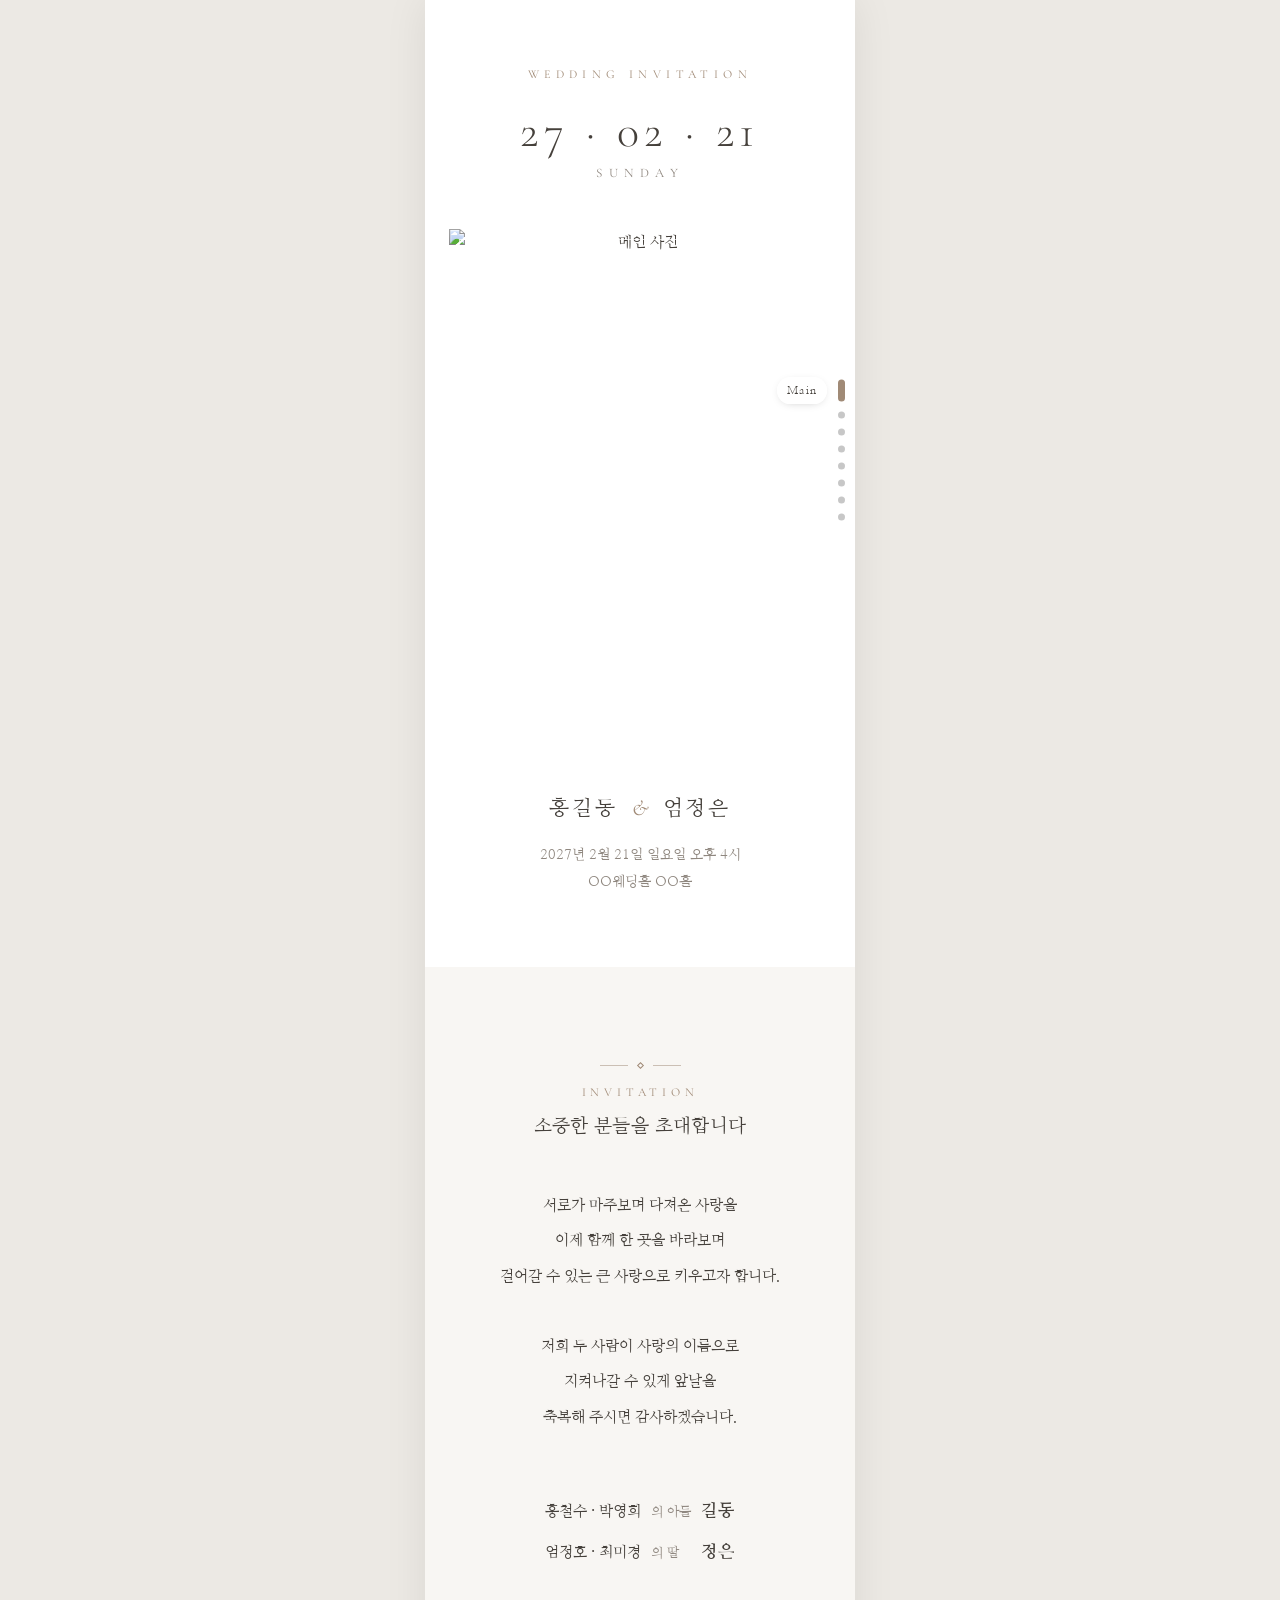
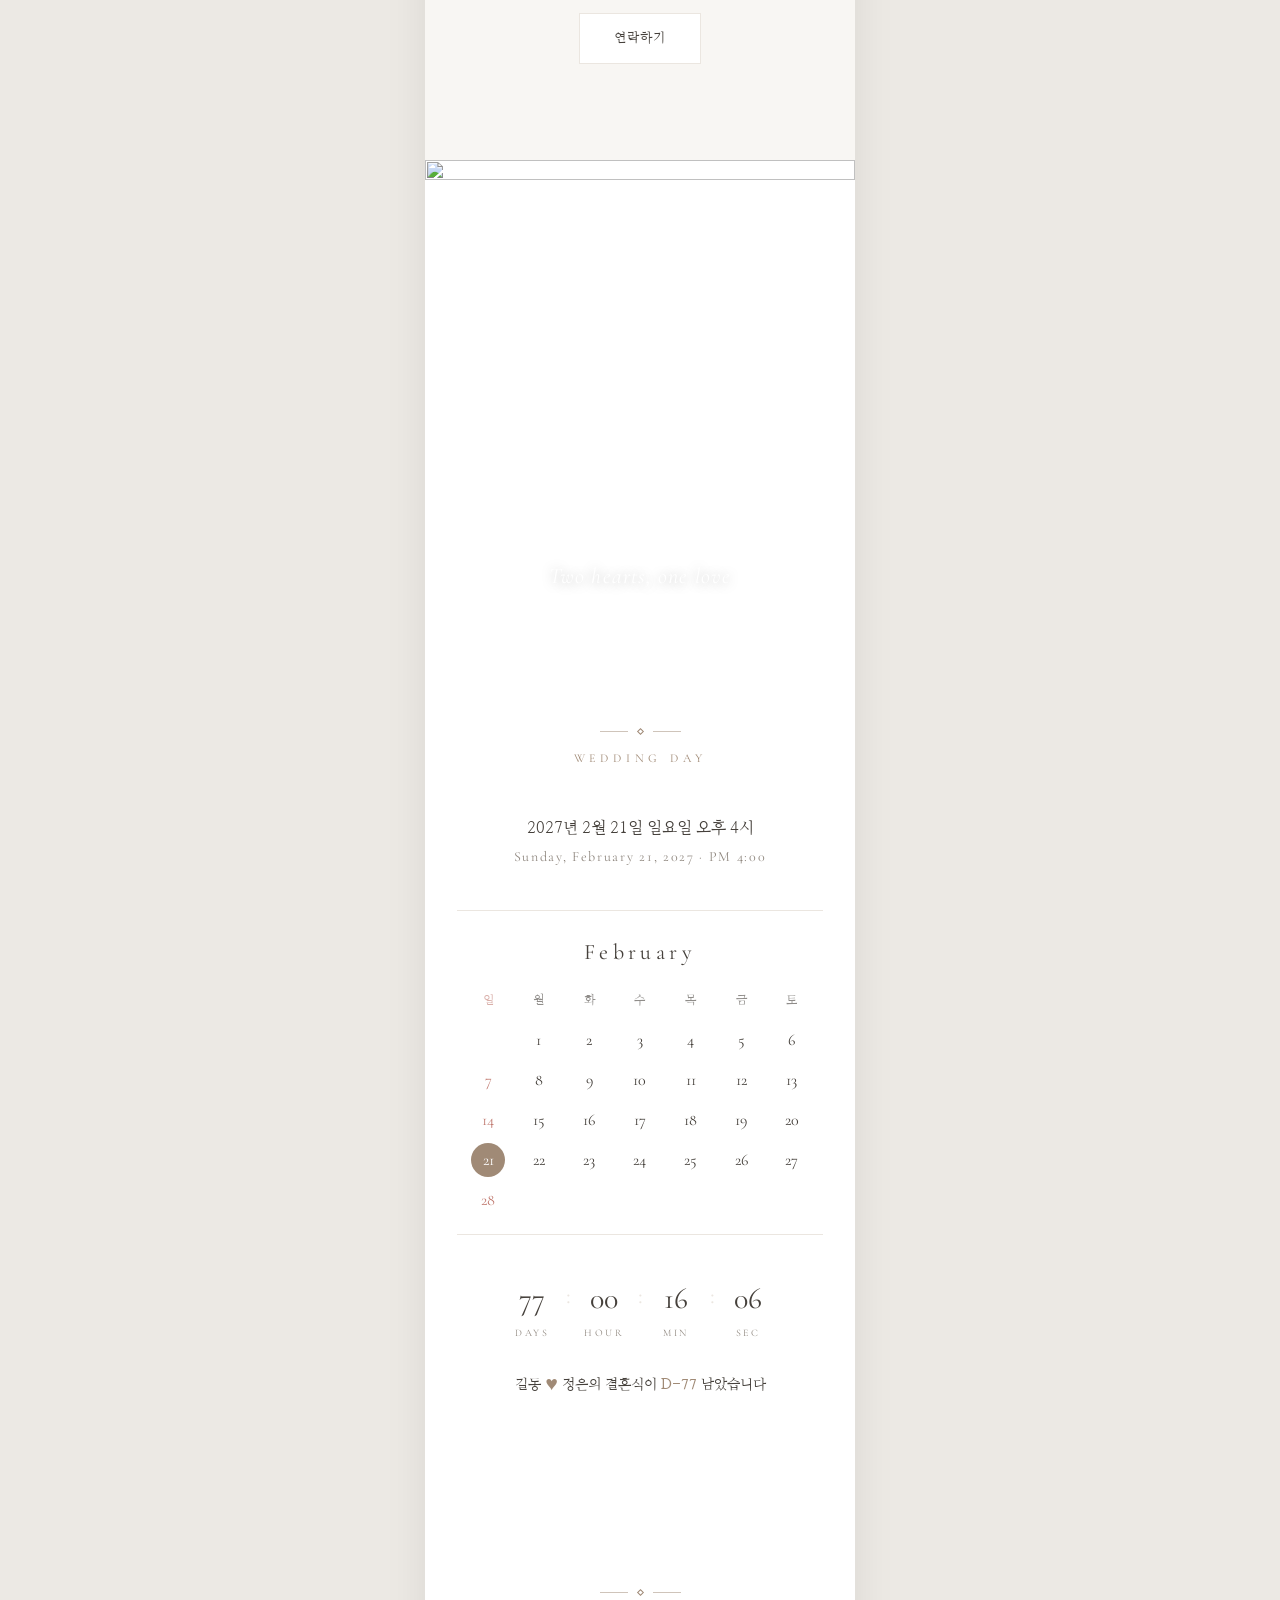
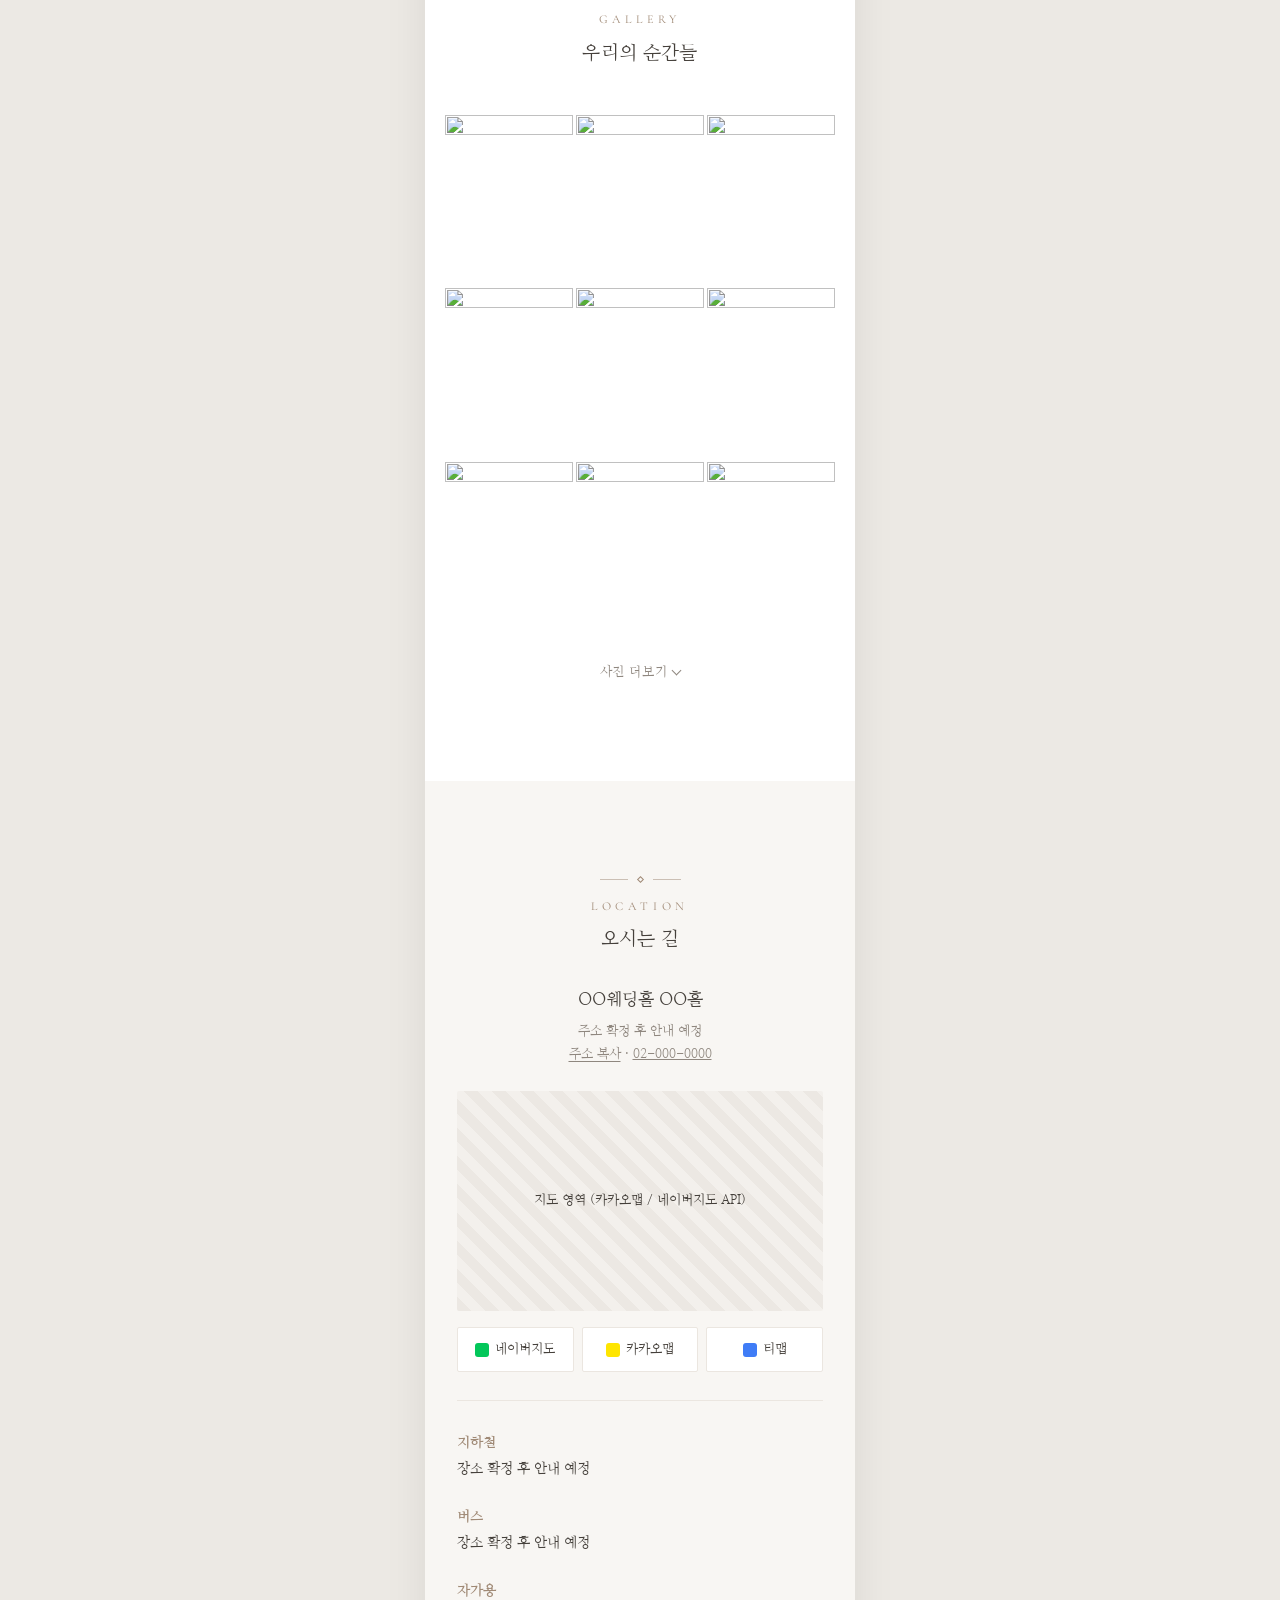
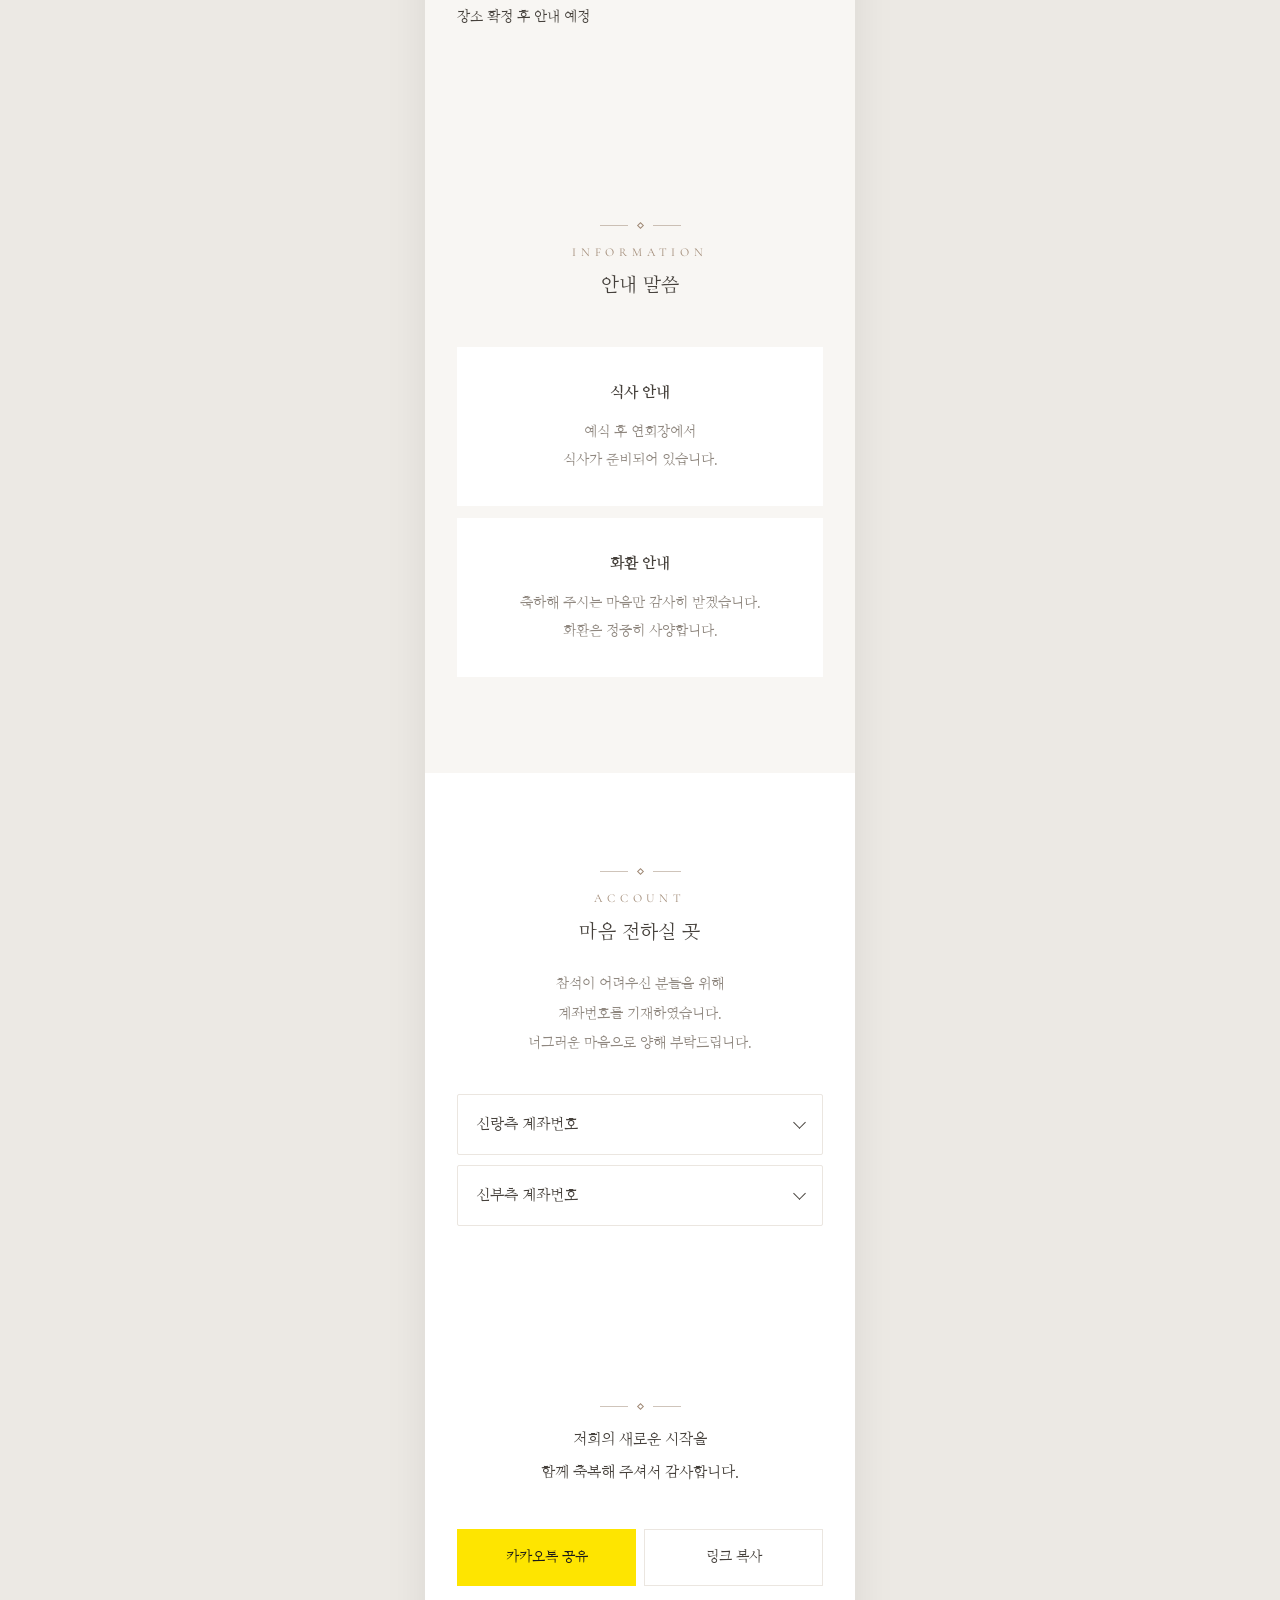
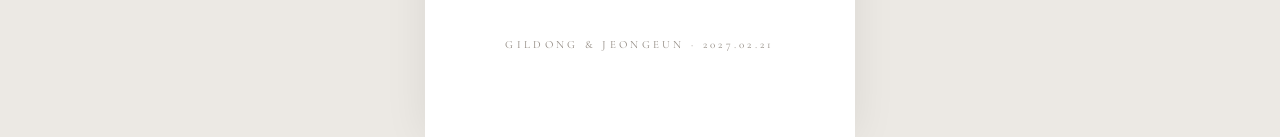
==== design1-classic.html @ df55f634 "모바일 청첩장 시안 4종과 GitHub Pages 배포 워크플로 추가 Co-Authored-By: Claude Opus 5.5 <noreply@anthropic.com>" ====
<!doctype html>
<html lang="ko">
<head>
<meta charset="utf-8">
<meta name="viewport" content="width=device-width, initial-scale=1">
<title>홍길동 ♥ 엄정은 결혼합니다</title>
<meta property="og:title" content="홍길동 ♥ 엄정은 결혼합니다">
<meta property="og:description" content="2027년 2월 21일 일요일 오후 4시, OO웨딩홀 OO홀">
<link rel="preconnect" href="https://fonts.googleapis.com">
<link href="https://fonts.googleapis.com/css2?family=Cormorant+Garamond:ital,wght@0,300;0,400;0,500;1,400&family=Nanum+Myeongjo:wght@400;700&display=swap" rel="stylesheet">
<link rel="stylesheet" href="assets/common.css">
<style>
  :root {
    --bg: #ffffff; --text: #45403b; --muted: #8f877f; --accent: #a08a76; --line: #ebe6e0; --sub: #f8f6f3;
    --font-body: 'Nanum Myeongjo', serif; --font-en: 'Cormorant Garamond', serif; --radius: 2px;
    --outer: #ece9e4; --sun: #c0796f;
  }
  body { font-size: 15px; }
  section { padding: 96px 32px; }

  /* 섹션 머리 */
  .sec-head { margin-bottom: 44px; }
  .sec-head .en { font-family: var(--font-en); font-size: 12px; letter-spacing: .4em; color: var(--accent); text-transform: uppercase; }
  .sec-head h2 { font-size: 19px; font-weight: 400; margin-top: 6px; letter-spacing: .02em; }
  .orn { display: flex; align-items: center; justify-content: center; gap: 10px; margin: 0 auto 14px; color: var(--accent); }
  .orn::before, .orn::after { content: ''; width: 28px; height: 1px; background: var(--accent); opacity: .5; }
  .orn span { width: 5px; height: 5px; transform: rotate(45deg); border: 1px solid var(--accent); }

  /* 메인 */
  .hero { position: relative; text-align: center; padding: 64px 0 72px; }
  .hero .eyebrow { font-family: var(--font-en); font-size: 12px; letter-spacing: .45em; color: var(--accent); animation: fadeUp 1.2s .2s both; }
  .hero .date { font-family: var(--font-en); font-weight: 300; font-size: 46px; letter-spacing: .12em; line-height: 1; margin: 22px 0 8px; animation: fadeUp 1.2s .4s both; }
  .hero .day { font-family: var(--font-en); font-size: 13px; letter-spacing: .5em; color: var(--muted); animation: fadeUp 1.2s .55s both; }
  .photo-frame { margin: 44px 24px 0; position: relative; animation: fadeIn 1.6s .7s both; }
  .photo-frame img { width: 100%; aspect-ratio: 4/5.4; object-fit: cover; }
  .photo-frame::after { content: ''; position: absolute; inset: 10px; border: 1px solid rgba(255,255,255,.7); pointer-events: none; }
  .hero .names { margin-top: 44px; font-size: 21px; letter-spacing: .14em; animation: fadeUp 1.2s 1s both; }
  .hero .names i { font-family: var(--font-en); font-style: italic; font-size: 22px; color: var(--accent); margin: 0 14px; letter-spacing: 0; }
  .hero .info { font-size: 14px; color: var(--muted); margin-top: 14px; line-height: 1.9; animation: fadeUp 1.2s 1.15s both; }
  @keyframes fadeUp { from { opacity: 0; transform: translateY(14px); } }
  @keyframes fadeIn { from { opacity: 0; transform: scale(1.02); } }

  /* 인사말 */
  .greet { background: var(--sub); }
  .poem { font-size: 15px; line-height: 2.35; }
  .family { margin: 56px auto 0; display: inline-grid; grid-template-columns: auto auto auto; column-gap: 10px; align-items: baseline; text-align: left; font-size: 15px; line-height: 2.4; }
  .family .row { display: contents; }
  .family .par { color: var(--text); }
  .family .rel { color: var(--muted); font-size: 13px; }
  .family b { font-size: 17px; font-weight: 700; letter-spacing: .05em; }
  .contact-btn { margin-top: 40px; display: inline-flex; align-items: center; gap: 8px; border: 1px solid var(--line); background: #fff; padding: 13px 34px; font-size: 13px; letter-spacing: .08em; transition: .3s; }
  .contact-btn:hover { border-color: var(--accent); color: var(--accent); }

  /* 사진 한 장 강조 */
  .interlude { padding: 0; position: relative; text-align: center; }
  .interlude img { width: 100%; aspect-ratio: 1/1.1; object-fit: cover; }
  .interlude p { position: absolute; left: 0; right: 0; bottom: 36px; color: #fff; font-family: var(--font-en); font-style: italic; font-size: 22px; letter-spacing: .05em; text-shadow: 0 1px 12px rgba(0,0,0,.35); }

  /* 일시 */
  .when-txt { font-size: 16px; }
  .when-en { font-family: var(--font-en); font-size: 14px; color: var(--muted); letter-spacing: .12em; margin-top: 2px; }
  .cal-wrap { margin: 40px 0 0; padding: 22px 6px 14px; border-top: 1px solid var(--line); border-bottom: 1px solid var(--line); }
  .cal-wrap .m { font-family: var(--font-en); font-size: 22px; letter-spacing: .2em; margin-bottom: 10px; }
  .cal-body span { font-family: var(--font-en); font-size: 16px; }
  .countdown { display: flex; justify-content: center; align-items: flex-start; margin-top: 44px; font-family: var(--font-en); }
  .countdown div { width: 62px; }
  .countdown .colon { width: 10px; font-size: 24px; line-height: 1.4; color: var(--line); }
  .countdown b { display: block; font-size: 30px; font-weight: 400; line-height: 1.3; }
  .countdown small { font-size: 10px; letter-spacing: .25em; color: var(--muted); }
  .dday-text { margin-top: 28px; font-size: 14px; }
  .dday-text strong { color: var(--accent); font-weight: 700; }

  /* 갤러리 */
  .gallery { display: grid; grid-template-columns: repeat(3, 1fr); gap: 3px; }
  .gallery img { width: 100%; aspect-ratio: 3/4; object-fit: cover; cursor: pointer; transition: opacity .3s; }
  .gallery img:hover { opacity: .85; }
  .gallery img.more { display: none; }
  .gallery.expanded img.more { display: block; }
  .more-btn { margin-top: 28px; font-size: 13px; color: var(--muted); letter-spacing: .05em; display: inline-flex; align-items: center; gap: 6px; }
  .more-btn::after { content: ''; width: 6px; height: 6px; border-right: 1px solid currentColor; border-bottom: 1px solid currentColor; transform: rotate(45deg); margin-top: -4px; transition: .3s; }
  .expanded + .more-btn::after { transform: rotate(-135deg); margin-top: 3px; }

  /* 오시는 길 */
  .loc-name { font-size: 17px; }
  .loc-addr { font-size: 13px; color: var(--muted); margin-top: 4px; line-height: 1.8; }
  .map-btns button { background: #fff; display: flex; align-items: center; justify-content: center; gap: 6px; }
  .map-btns i { width: 14px; height: 14px; border-radius: 3px; display: inline-block; }
  .traffic { border-top: 1px solid var(--line); padding-top: 8px; }
  .traffic dt { font-size: 14px; color: var(--accent); font-weight: 700; margin-top: 22px; }
  .traffic dd { font-size: 14px; line-height: 1.9; color: var(--text); opacity: 1; }

  /* 안내 */
  .notice { background: var(--sub); }
  .notice-card { background: #fff; padding: 32px 24px; text-align: center; }
  .notice-card + .notice-card { margin-top: 12px; }
  .notice-card h3 { font-size: 15px; font-weight: 700; margin-bottom: 12px; }
  .notice-card p { font-size: 14px; color: var(--muted); line-height: 2; }

  /* 마음 */
  .account .desc { font-size: 14px; color: var(--muted); line-height: 2.1; margin-bottom: 36px; }
  .acc > button { font-size: 15px; }
  .acc-row { font-size: 15px; }
  .acc-row small { font-size: 13px; margin-top: 2px; }
  .copy-btn { border-radius: 2px; color: var(--muted); }

  /* 연락하기 모달 */
  .modal { position: fixed; inset: 0; background: rgba(30,25,20,.5); display: none; align-items: center; justify-content: center; z-index: 80; padding: 24px; }
  .modal.open { display: flex; animation: fade .3s; }
  @keyframes fade { from { opacity: 0; } }
  .modal-box { background: #fff; width: 100%; max-width: 360px; padding: 36px 24px 24px; position: relative; text-align: center; }
  .modal-box .close { position: absolute; top: 10px; right: 14px; font-size: 26px; color: var(--muted); }
  .modal-box h3 { font-family: var(--font-en); font-weight: 400; font-size: 13px; letter-spacing: .4em; color: var(--accent); margin-bottom: 24px; }
  .ct-group + .ct-group { margin-top: 24px; padding-top: 20px; border-top: 1px solid var(--line); }
  .ct-group h4 { font-size: 13px; color: var(--muted); font-weight: 400; margin-bottom: 8px; }
  .ct-row { display: flex; justify-content: space-between; align-items: center; padding: 8px 0; font-size: 15px; text-align: left; }
  .ct-row .who small { color: var(--muted); font-size: 12px; margin-right: 6px; }
  .ct-row .acts { display: flex; gap: 6px; }
  .ct-row .acts a { width: 34px; height: 34px; border: 1px solid var(--line); border-radius: 50%; display: flex; align-items: center; justify-content: center; color: var(--accent); }
  .ct-row svg { width: 15px; height: 15px; }

  /* 푸터 */
  footer { padding: 72px 32px 80px; text-align: center; }
  footer .thanks { font-size: 15px; line-height: 2.2; margin-bottom: 40px; }
  .share { display: grid; grid-template-columns: 1fr 1fr; gap: 8px; margin-bottom: 44px; }
  .share button { padding: 15px 0; font-size: 14px; border: 1px solid var(--line); background: #fff; display: flex; align-items: center; justify-content: center; gap: 6px; }
  .share .kakao { background: #fee500; border-color: #fee500; color: #191919; }
  footer small { font-family: var(--font-en); letter-spacing: .3em; color: var(--muted); font-size: 11px; }
</style>
</head>
<body>
<div class="wrap">

  <!-- 메인 -->
  <header class="hero">
    <p class="eyebrow">WEDDING INVITATION</p>
    <p class="date">27 · 02 · 21</p>
    <p class="day">SUNDAY</p>
    <div class="photo-frame"><img src="https://picsum.photos/seed/wedding-main/860/1160" alt="메인 사진"></div>
    <p class="names">홍길동<i>&amp;</i>엄정은</p>
    <p class="info">2027년 2월 21일 일요일 오후 4시<br>OO웨딩홀 OO홀</p>
  </header>

  <!-- 인사말 -->
  <section class="greet">
    <div class="sec-head reveal">
      <div class="orn"><span></span></div>
      <p class="en">Invitation</p>
      <h2>소중한 분들을 초대합니다</h2>
    </div>
    <p class="poem reveal">
      서로가 마주보며 다져온 사랑을<br>
      이제 함께 한 곳을 바라보며<br>
      걸어갈 수 있는 큰 사랑으로 키우고자 합니다.<br><br>
      저희 두 사람이 사랑의 이름으로<br>
      지켜나갈 수 있게 앞날을<br>
      축복해 주시면 감사하겠습니다.
    </p>
    <div class="family reveal">
      <div class="row"><span class="par">홍철수 · 박영희</span><span class="rel">의 아들</span><b>길동</b></div>
      <div class="row"><span class="par">엄정호 · 최미경</span><span class="rel">의 딸</span><b>정은</b></div>
    </div>
    <div class="reveal"><button class="contact-btn" onclick="openModal('contact')">연락하기</button></div>
  </section>

  <!-- 사진 강조 -->
  <div class="interlude reveal">
    <img src="https://picsum.photos/seed/wd-inter/860/946" alt="">
    <p>Two hearts, one love</p>
  </div>

  <!-- 일시 -->
  <section>
    <div class="sec-head reveal">
      <div class="orn"><span></span></div>
      <p class="en">Wedding Day</p>
    </div>
    <p class="when-txt reveal">2027년 2월 21일 일요일 오후 4시</p>
    <p class="when-en reveal">Sunday, February 21, 2027 · PM 4:00</p>
    <div class="cal-wrap reveal">
      <p class="m">February</p>
      <div data-calendar></div>
    </div>
    <div class="countdown reveal" data-countdown>
      <div><b data-u="d">00</b><small>DAYS</small></div><span class="colon">:</span>
      <div><b data-u="h">00</b><small>HOUR</small></div><span class="colon">:</span>
      <div><b data-u="m">00</b><small>MIN</small></div><span class="colon">:</span>
      <div><b data-u="s">00</b><small>SEC</small></div>
    </div>
    <p class="dday-text reveal">길동 <span style="color:var(--accent)">♥</span> 정은의 결혼식이 <strong data-dday></strong> 남았습니다</p>
  </section>

  <!-- 갤러리 -->
  <section style="padding-left:20px;padding-right:20px">
    <div class="sec-head reveal">
      <div class="orn"><span></span></div>
      <p class="en">Gallery</p>
      <h2>우리의 순간들</h2>
    </div>
    <div class="gallery reveal" data-gallery id="gallery">
      <img src="https://picsum.photos/seed/wd1/300/400" data-full="https://picsum.photos/seed/wd1/900/1200" alt="">
      <img src="https://picsum.photos/seed/wd2/300/400" data-full="https://picsum.photos/seed/wd2/900/1200" alt="">
      <img src="https://picsum.photos/seed/wd3/300/400" data-full="https://picsum.photos/seed/wd3/900/1200" alt="">
      <img src="https://picsum.photos/seed/wd4/300/400" data-full="https://picsum.photos/seed/wd4/900/1200" alt="">
      <img src="https://picsum.photos/seed/wd5/300/400" data-full="https://picsum.photos/seed/wd5/900/1200" alt="">
      <img src="https://picsum.photos/seed/wd6/300/400" data-full="https://picsum.photos/seed/wd6/900/1200" alt="">
      <img src="https://picsum.photos/seed/wd7/300/400" data-full="https://picsum.photos/seed/wd7/900/1200" alt="">
      <img src="https://picsum.photos/seed/wd8/300/400" data-full="https://picsum.photos/seed/wd8/900/1200" alt="">
      <img src="https://picsum.photos/seed/wd9/300/400" data-full="https://picsum.photos/seed/wd9/900/1200" alt="">
      <img class="more" src="https://picsum.photos/seed/wd10/300/400" data-full="https://picsum.photos/seed/wd10/900/1200" alt="">
      <img class="more" src="https://picsum.photos/seed/wd11/300/400" data-full="https://picsum.photos/seed/wd11/900/1200" alt="">
      <img class="more" src="https://picsum.photos/seed/wd12/300/400" data-full="https://picsum.photos/seed/wd12/900/1200" alt="">
    </div>
    <button class="more-btn" onclick="const g=document.getElementById('gallery');g.classList.toggle('expanded');this.firstChild.textContent=g.classList.contains('expanded')?'접기':'사진 더보기'">사진 더보기</button>
  </section>

  <!-- 오시는 길 -->
  <section style="background:var(--sub)">
    <div class="sec-head reveal" style="margin-bottom:28px">
      <div class="orn"><span></span></div>
      <p class="en">Location</p>
      <h2>오시는 길</h2>
    </div>
    <p class="loc-name reveal">OO웨딩홀 OO홀</p>
    <p class="loc-addr reveal">주소 확정 후 안내 예정<br>
      <button data-copy="주소 확정 후 안내 예정" style="text-decoration:underline;text-underline-offset:3px">주소 복사</button> · <a href="tel:020000000" style="color:inherit">02-000-0000</a></p>
    <div class="map reveal" style="--map-a:#ece8e3;--map-b:#f3f0ec">지도 영역 (카카오맵 / 네이버지도 API)</div>
    <div class="map-btns reveal">
      <button><i style="background:#03c75a"></i>네이버지도</button>
      <button><i style="background:#fee500"></i>카카오맵</button>
      <button><i style="background:#3f7cf6"></i>티맵</button>
    </div>
    <dl class="traffic reveal">
      <dt>지하철</dt><dd>장소 확정 후 안내 예정</dd>
      <dt>버스</dt><dd>장소 확정 후 안내 예정</dd>
      <dt>자가용</dt><dd>장소 확정 후 안내 예정</dd>
    </dl>
  </section>

  <!-- 안내 -->
  <section class="notice">
    <div class="sec-head reveal">
      <div class="orn"><span></span></div>
      <p class="en">Information</p>
      <h2>안내 말씀</h2>
    </div>
    <div class="notice-card reveal">
      <h3>식사 안내</h3>
      <p>예식 후 연회장에서<br>식사가 준비되어 있습니다.</p>
    </div>
    <div class="notice-card reveal">
      <h3>화환 안내</h3>
      <p>축하해 주시는 마음만 감사히 받겠습니다.<br>화환은 정중히 사양합니다.</p>
    </div>
  </section>

  <!-- 마음 전하실 곳 -->
  <section class="account">
    <div class="sec-head reveal" style="margin-bottom:20px">
      <div class="orn"><span></span></div>
      <p class="en">Account</p>
      <h2>마음 전하실 곳</h2>
    </div>
    <p class="desc reveal">참석이 어려우신 분들을 위해<br>계좌번호를 기재하였습니다.<br>너그러운 마음으로 양해 부탁드립니다.</p>
    <div class="acc reveal">
      <button data-acc>신랑측 계좌번호</button>
      <div class="acc-body">
        <div class="acc-row"><div>신랑 홍길동<small>국민 000000-00-000000</small></div><button class="copy-btn" data-copy="국민 000000-00-000000">복사</button></div>
        <div class="acc-row"><div>아버지 홍철수<small>신한 000-000-000000</small></div><button class="copy-btn" data-copy="신한 000-000-000000">복사</button></div>
        <div class="acc-row"><div>어머니 박영희<small>우리 0000-000-000000</small></div><button class="copy-btn" data-copy="우리 0000-000-000000">복사</button></div>
      </div>
    </div>
    <div class="acc reveal">
      <button data-acc>신부측 계좌번호</button>
      <div class="acc-body">
        <div class="acc-row"><div>신부 엄정은<small>카카오뱅크 0000-00-0000000</small></div><button class="copy-btn" data-copy="카카오뱅크 0000-00-0000000">복사</button></div>
        <div class="acc-row"><div>아버지 엄정호<small>하나 000-000000-00000</small></div><button class="copy-btn" data-copy="하나 000-000000-00000">복사</button></div>
        <div class="acc-row"><div>어머니 최미경<small>농협 000-0000-0000-00</small></div><button class="copy-btn" data-copy="농협 000-0000-0000-00">복사</button></div>
      </div>
    </div>
  </section>

  <footer>
    <div class="orn reveal"><span></span></div>
    <p class="thanks reveal">저희의 새로운 시작을<br>함께 축복해 주셔서 감사합니다.</p>
    <div class="share reveal">
      <button class="kakao" data-share="kakao">카카오톡 공유</button>
      <button data-share="link">링크 복사</button>
    </div>
    <small>GILDONG &amp; JEONGEUN · 2027.02.21</small>
  </footer>
</div>

<!-- 연락하기 모달 -->
<div class="modal" id="contact" onclick="if(event.target===this)closeModal(this)">
  <div class="modal-box">
    <button class="close" onclick="closeModal(this.closest('.modal'))" aria-label="닫기">&times;</button>
    <h3>CONTACT</h3>
    <div class="ct-group">
      <h4>신랑측</h4>
      <div class="ct-row"><span class="who"><small>신랑</small>홍길동</span><span class="acts"><a href="tel:01000000000" aria-label="전화"><svg viewBox="0 0 24 24" fill="none" stroke="currentColor" stroke-width="1.6"><path d="M5 4h4l2 5-2.5 1.5a11 11 0 0 0 5 5L15 13l5 2v4a2 2 0 0 1-2 2A16 16 0 0 1 3 6a2 2 0 0 1 2-2"/></svg></a><a href="sms:01000000000" aria-label="문자"><svg viewBox="0 0 24 24" fill="none" stroke="currentColor" stroke-width="1.6"><path d="M4 5h16v11H8l-4 4z"/></svg></a></span></div>
      <div class="ct-row"><span class="who"><small>아버지</small>홍철수</span><span class="acts"><a href="tel:01000000000" aria-label="전화"><svg viewBox="0 0 24 24" fill="none" stroke="currentColor" stroke-width="1.6"><path d="M5 4h4l2 5-2.5 1.5a11 11 0 0 0 5 5L15 13l5 2v4a2 2 0 0 1-2 2A16 16 0 0 1 3 6a2 2 0 0 1 2-2"/></svg></a><a href="sms:01000000000" aria-label="문자"><svg viewBox="0 0 24 24" fill="none" stroke="currentColor" stroke-width="1.6"><path d="M4 5h16v11H8l-4 4z"/></svg></a></span></div>
      <div class="ct-row"><span class="who"><small>어머니</small>박영희</span><span class="acts"><a href="tel:01000000000" aria-label="전화"><svg viewBox="0 0 24 24" fill="none" stroke="currentColor" stroke-width="1.6"><path d="M5 4h4l2 5-2.5 1.5a11 11 0 0 0 5 5L15 13l5 2v4a2 2 0 0 1-2 2A16 16 0 0 1 3 6a2 2 0 0 1 2-2"/></svg></a><a href="sms:01000000000" aria-label="문자"><svg viewBox="0 0 24 24" fill="none" stroke="currentColor" stroke-width="1.6"><path d="M4 5h16v11H8l-4 4z"/></svg></a></span></div>
    </div>
    <div class="ct-group">
      <h4>신부측</h4>
      <div class="ct-row"><span class="who"><small>신부</small>엄정은</span><span class="acts"><a href="tel:01000000000" aria-label="전화"><svg viewBox="0 0 24 24" fill="none" stroke="currentColor" stroke-width="1.6"><path d="M5 4h4l2 5-2.5 1.5a11 11 0 0 0 5 5L15 13l5 2v4a2 2 0 0 1-2 2A16 16 0 0 1 3 6a2 2 0 0 1 2-2"/></svg></a><a href="sms:01000000000" aria-label="문자"><svg viewBox="0 0 24 24" fill="none" stroke="currentColor" stroke-width="1.6"><path d="M4 5h16v11H8l-4 4z"/></svg></a></span></div>
      <div class="ct-row"><span class="who"><small>아버지</small>엄정호</span><span class="acts"><a href="tel:01000000000" aria-label="전화"><svg viewBox="0 0 24 24" fill="none" stroke="currentColor" stroke-width="1.6"><path d="M5 4h4l2 5-2.5 1.5a11 11 0 0 0 5 5L15 13l5 2v4a2 2 0 0 1-2 2A16 16 0 0 1 3 6a2 2 0 0 1 2-2"/></svg></a><a href="sms:01000000000" aria-label="문자"><svg viewBox="0 0 24 24" fill="none" stroke="currentColor" stroke-width="1.6"><path d="M4 5h16v11H8l-4 4z"/></svg></a></span></div>
      <div class="ct-row"><span class="who"><small>어머니</small>최미경</span><span class="acts"><a href="tel:01000000000" aria-label="전화"><svg viewBox="0 0 24 24" fill="none" stroke="currentColor" stroke-width="1.6"><path d="M5 4h4l2 5-2.5 1.5a11 11 0 0 0 5 5L15 13l5 2v4a2 2 0 0 1-2 2A16 16 0 0 1 3 6a2 2 0 0 1 2-2"/></svg></a><a href="sms:01000000000" aria-label="문자"><svg viewBox="0 0 24 24" fill="none" stroke="currentColor" stroke-width="1.6"><path d="M4 5h16v11H8l-4 4z"/></svg></a></span></div>
    </div>
  </div>
</div>

<script>
  window.WEDDING = { date: '2027-02-21T16:00:00+09:00' };
  function openModal(id) { document.getElementById(id).classList.add('open'); document.body.style.overflow = 'hidden'; }
  function closeModal(el) { el.classList.remove('open'); document.body.style.overflow = ''; }
</script>
<script src="assets/common.js"></script>
</body>
</html>
---- assets/common.css ----
/* 공통 베이스 — 각 시안에서 :root 변수로 색/폰트만 바꿈 */
* { box-sizing: border-box; margin: 0; padding: 0; }
html { -webkit-text-size-adjust: 100%; scrollbar-width: none; }
html::-webkit-scrollbar, body::-webkit-scrollbar { display: none; }
body { background: var(--outer, #e9e6e1); color: var(--text); font-family: var(--font-body); line-height: 1.8; word-break: keep-all; }
img { display: block; max-width: 100%; }
button { font: inherit; color: inherit; background: none; border: 0; cursor: pointer; }
.wrap { max-width: 430px; margin: 0 auto; background: var(--bg); overflow: hidden; min-height: 100vh; box-shadow: 0 0 40px rgba(0,0,0,.08); }
section { padding: 80px 28px; text-align: center; }

/* 스크롤 등장 */
.reveal { opacity: 0; transform: translateY(24px); transition: opacity .9s ease, transform .9s ease; }
.reveal.in { opacity: 1; transform: none; }

/* 캘린더 */
.cal-head, .cal-body { display: grid; grid-template-columns: repeat(7, 1fr); text-align: center; }
.cal-head span { font-size: 12px; padding: 8px 0; opacity: .6; }
.cal-body span { font-size: 14px; height: 40px; line-height: 40px; position: relative; }
.cal-body .on { color: var(--on-text, #fff); z-index: 0; }
.cal-body .on::before { content: ''; position: absolute; inset: 4px; margin: auto; width: 34px; height: 34px; border-radius: 50%; background: var(--accent); z-index: -1; }
.sun { color: var(--sun, #d0605e); }

/* 아코디언 */
.acc { border: 1px solid var(--line); border-radius: var(--radius, 8px); margin-bottom: 10px; overflow: hidden; text-align: left; }
.acc > button { width: 100%; display: flex; justify-content: space-between; align-items: center; padding: 16px 18px; font-size: 15px; }
.acc > button::after { content: ''; width: 8px; height: 8px; border-right: 1.5px solid currentColor; border-bottom: 1.5px solid currentColor; transform: rotate(45deg); transition: transform .3s; margin-top: -4px; }
.acc.open > button::after { transform: rotate(-135deg); margin-top: 4px; }
.acc-body { max-height: 0; overflow: hidden; transition: max-height .4s ease; }
.acc.open .acc-body { max-height: 400px; }
.acc-row { display: flex; justify-content: space-between; align-items: center; padding: 14px 18px; border-top: 1px solid var(--line); font-size: 14px; gap: 10px; }
.acc-row small { display: block; opacity: .6; font-size: 12px; }
.copy-btn { font-size: 12px; padding: 6px 12px; border: 1px solid var(--line); border-radius: 999px; white-space: nowrap; }

/* 토스트 */
.toast { position: fixed; left: 50%; bottom: 40px; transform: translate(-50%, 20px); background: rgba(30,30,30,.9); color: #fff; padding: 10px 18px; border-radius: 999px; font-size: 13px; opacity: 0; pointer-events: none; transition: .3s; z-index: 100; }
.toast.show { opacity: 1; transform: translate(-50%, 0); }

/* 라이트박스 */
.lightbox { position: fixed; inset: 0; background: rgba(0,0,0,.92); display: none; align-items: center; justify-content: center; z-index: 90; }
.lightbox.open { display: flex; }
.lightbox img { max-width: 100%; max-height: 85vh; object-fit: contain; }
.lightbox button { position: absolute; color: #fff; font-size: 36px; width: 48px; height: 48px; }
.lb-close { top: 12px; right: 12px; }
.lb-prev { left: 4px; top: 50%; transform: translateY(-50%); }
.lb-next { right: 4px; top: 50%; transform: translateY(-50%); }
.lb-count { position: absolute; bottom: 24px; color: #fff; font-size: 13px; opacity: .7; }

/* 지도 자리 */
.map { height: 220px; border-radius: var(--radius, 8px); background: repeating-linear-gradient(45deg, var(--map-a, #eee), var(--map-a, #eee) 10px, var(--map-b, #f5f5f5) 10px, var(--map-b, #f5f5f5) 20px); display: flex; align-items: center; justify-content: center; font-size: 13px; opacity: .85; margin: 24px 0 16px; }
.map-btns { display: grid; grid-template-columns: repeat(3, 1fr); gap: 8px; }
.map-btns button { border: 1px solid var(--line); border-radius: var(--radius, 8px); padding: 10px 0; font-size: 13px; }
.traffic { text-align: left; margin-top: 28px; font-size: 14px; }
.traffic dt { font-weight: 600; margin-top: 16px; }
.traffic dd { opacity: .8; }

/* 오른쪽 점 내비게이션 */
.pager { position: fixed; top: 50%; right: max(10px, calc(50% - 215px + 10px)); transform: translateY(-50%); z-index: 55; display: flex; flex-direction: column; align-items: center; gap: 10px; }
.pager button { width: 7px; height: 7px; border-radius: 4px; background: var(--pager-dot, rgba(0,0,0,.22)); box-shadow: 0 0 0 1.5px var(--pager-ring, rgba(255,255,255,.75)); transition: height .3s, background .3s; }
.pager button.on { height: 22px; background: var(--pager-on, var(--accent)); }
.pager-label { position: fixed; right: max(28px, calc(50% - 215px + 28px)); transform: translate(6px, -50%); z-index: 55; font-size: 11px; letter-spacing: .08em; padding: 4px 10px; border-radius: 999px; background: var(--pager-label-bg, rgba(255,255,255,.92)); color: var(--text); box-shadow: 0 2px 10px -4px rgba(0,0,0,.25); opacity: 0; pointer-events: none; transition: opacity .3s, transform .3s; white-space: nowrap; }
.pager-label.show { opacity: 1; transform: translate(0, -50%); }
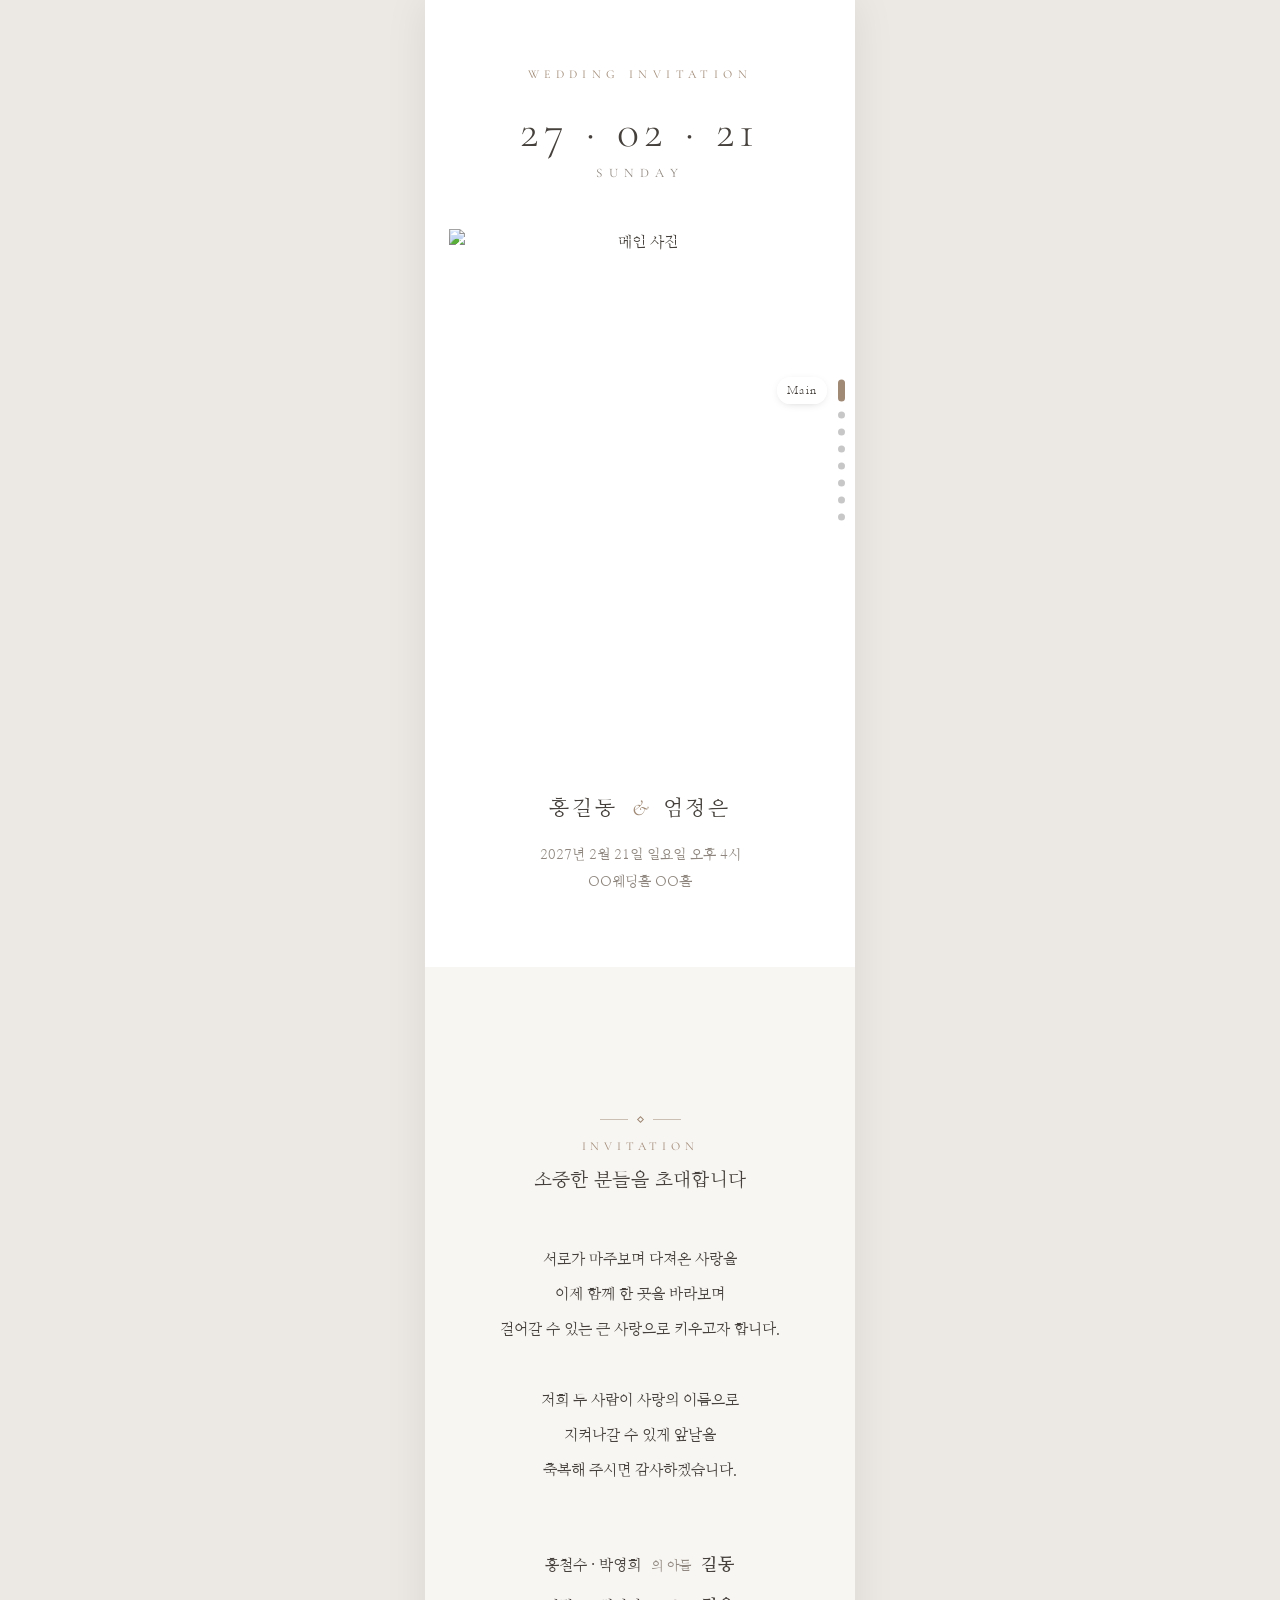
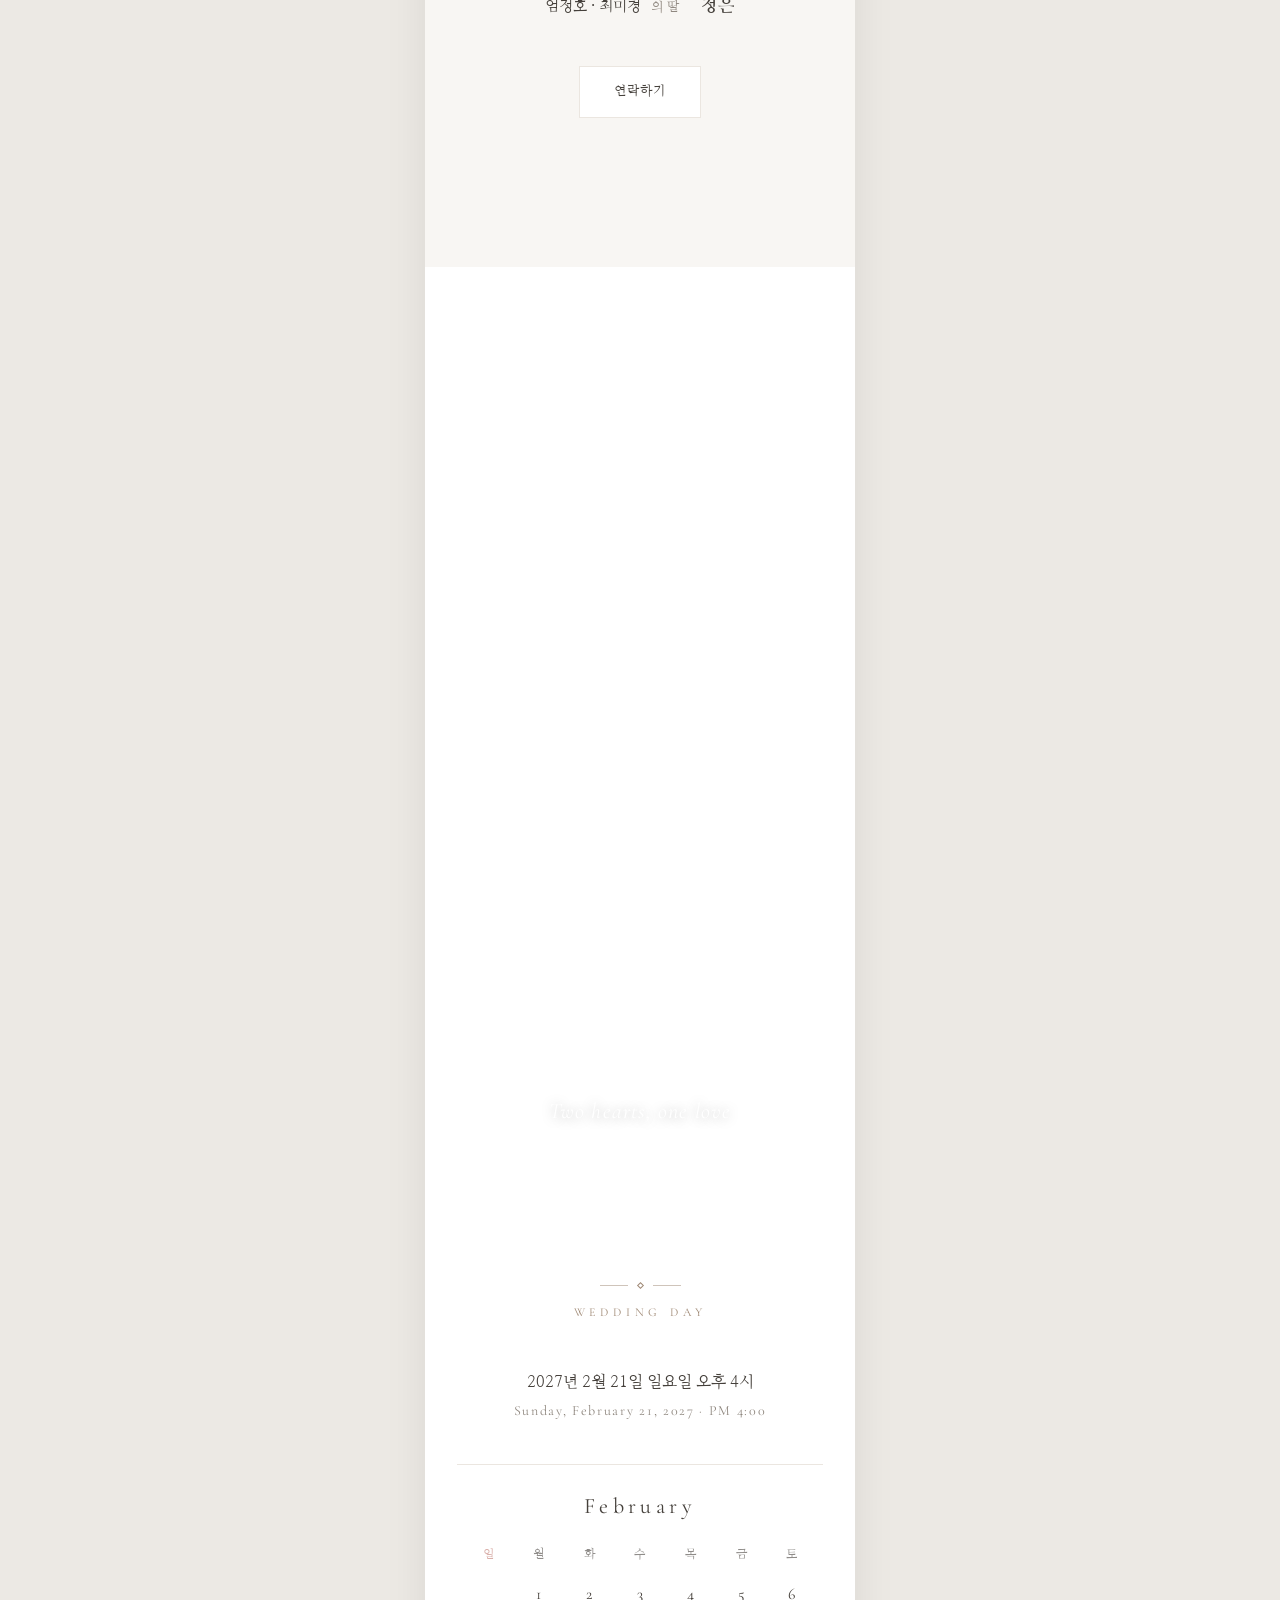
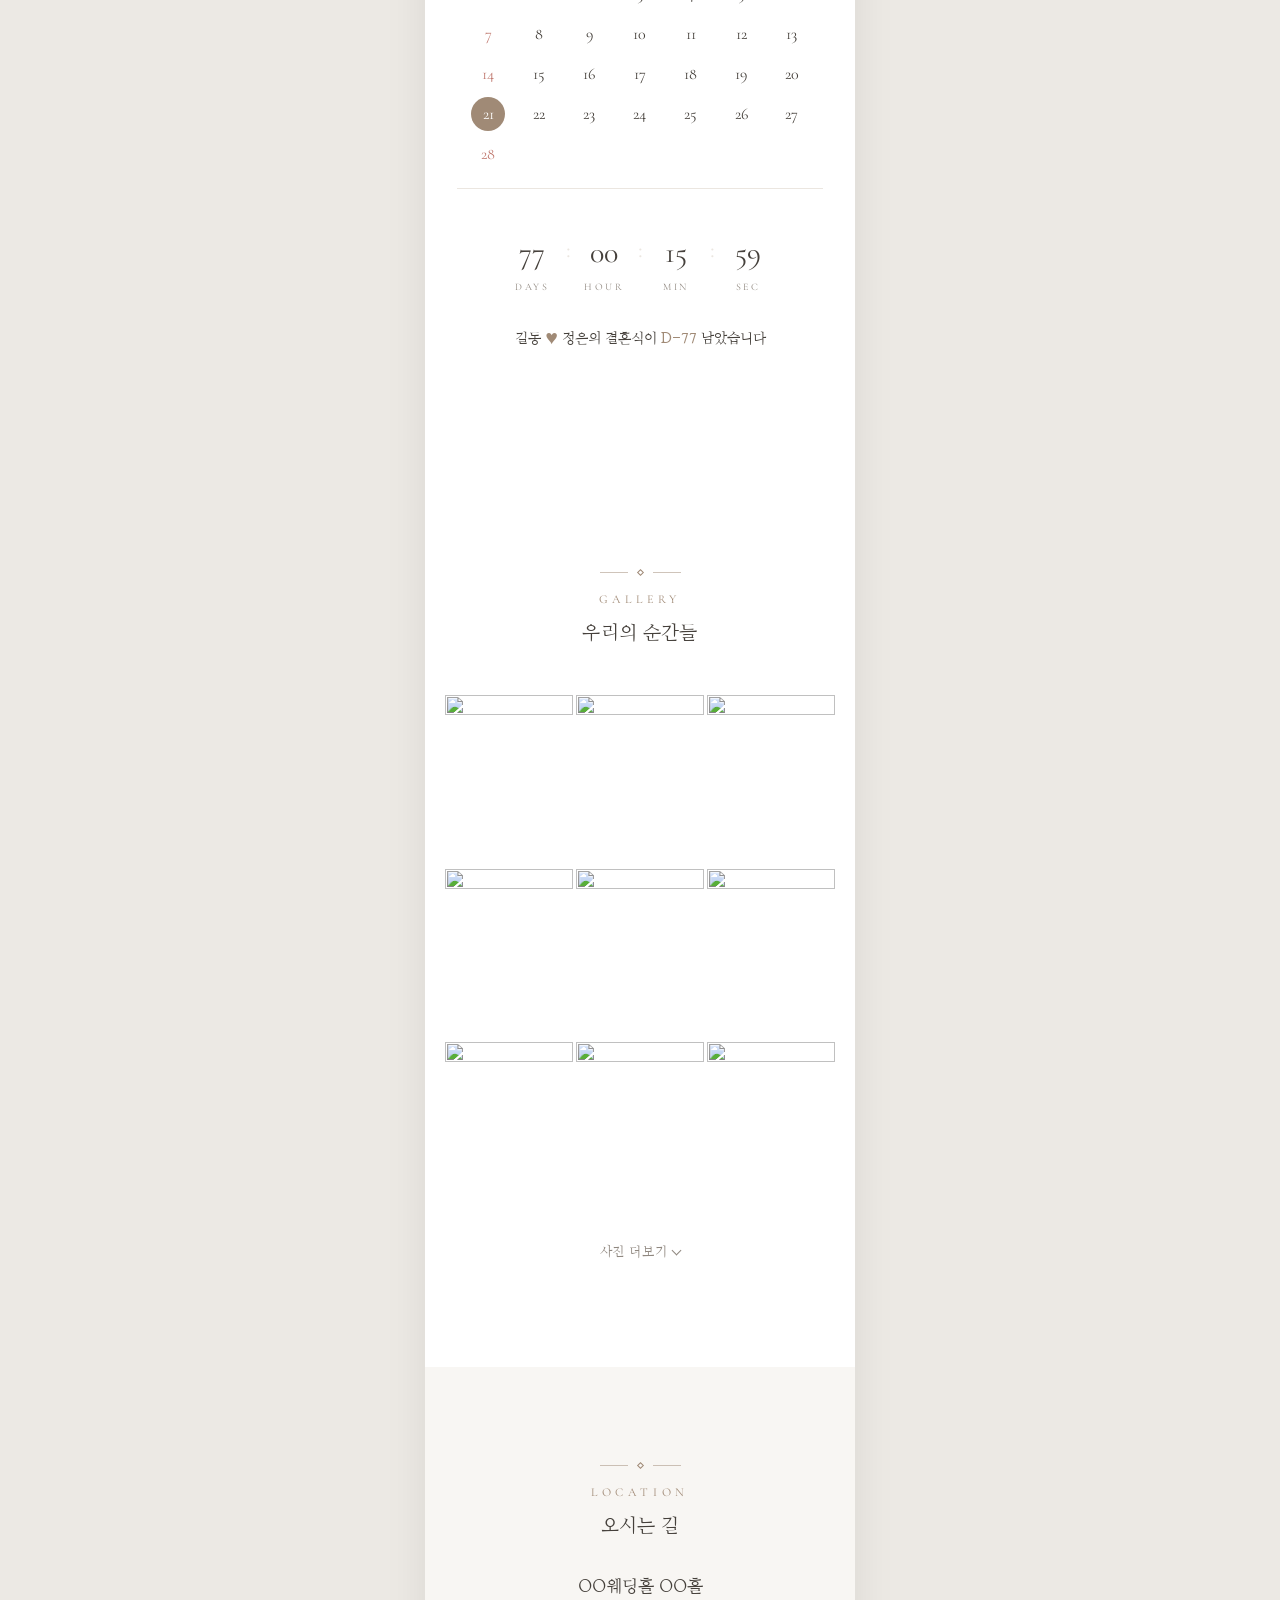
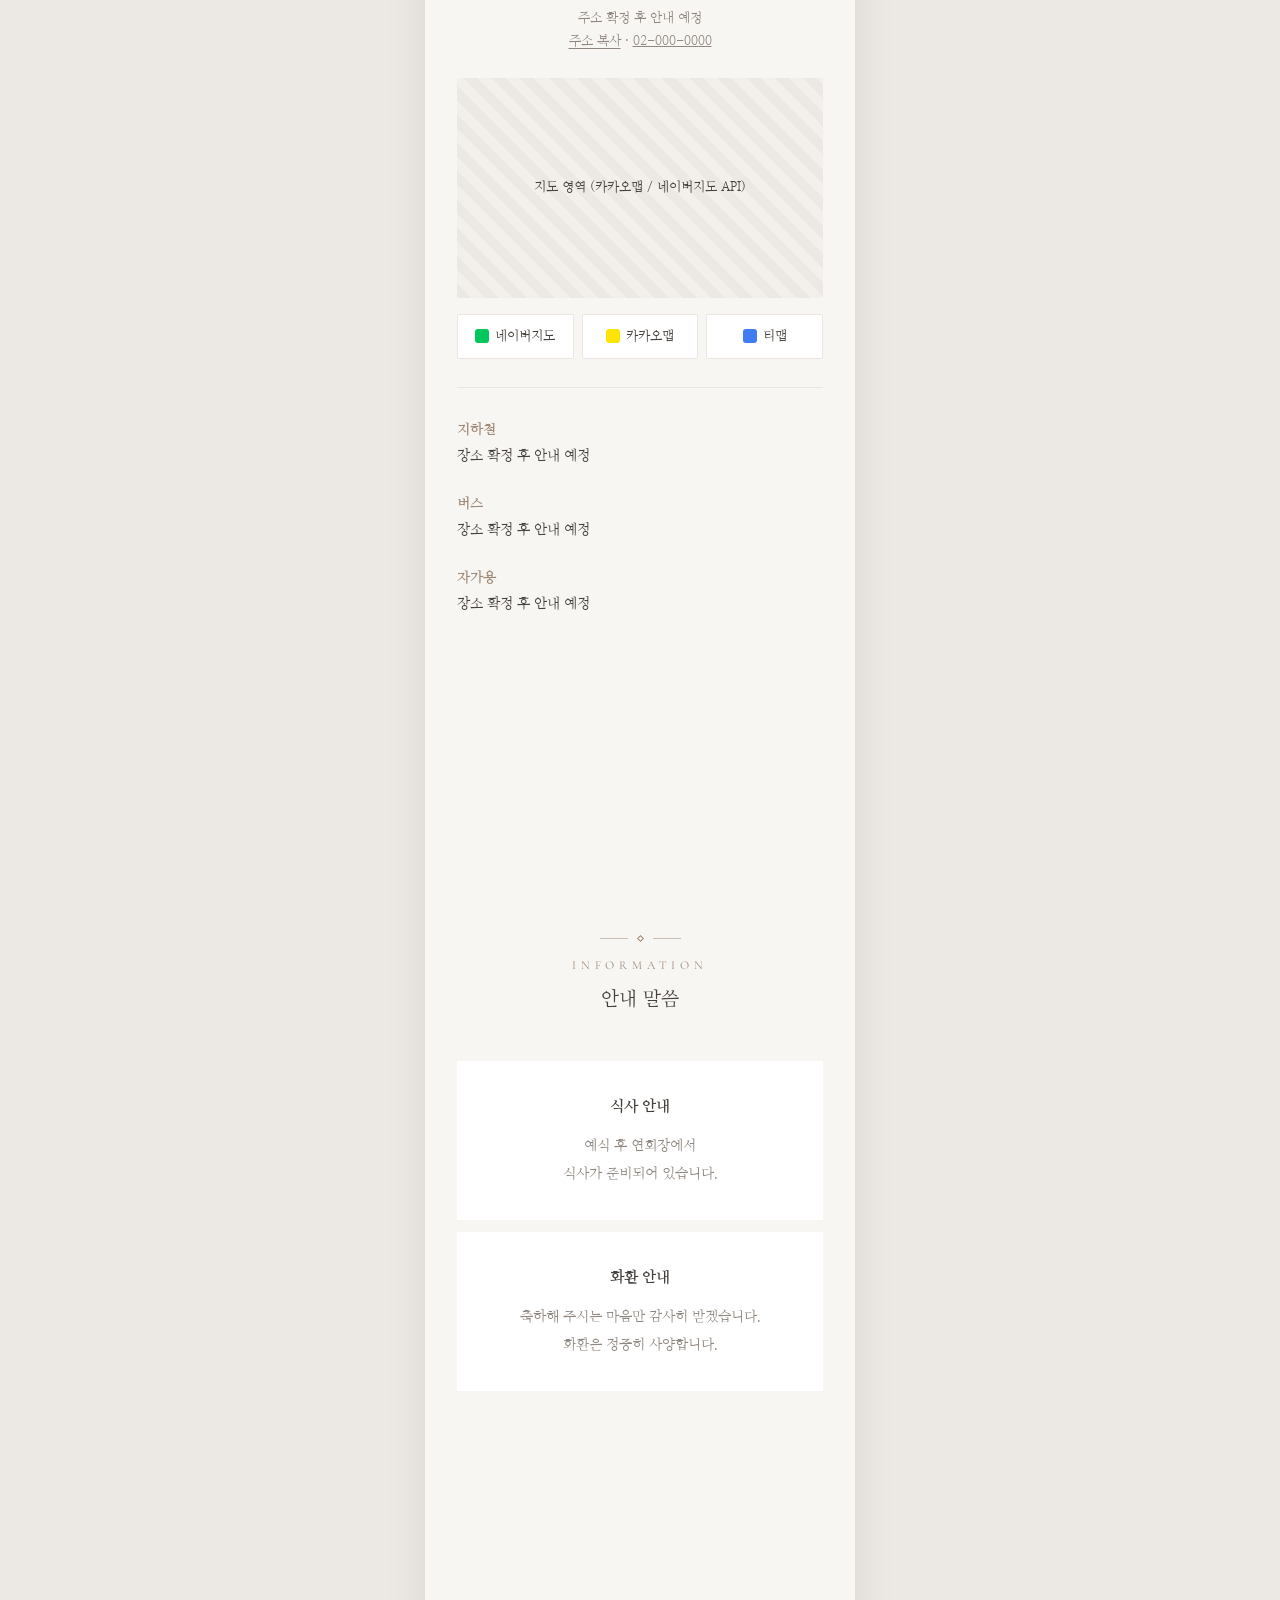
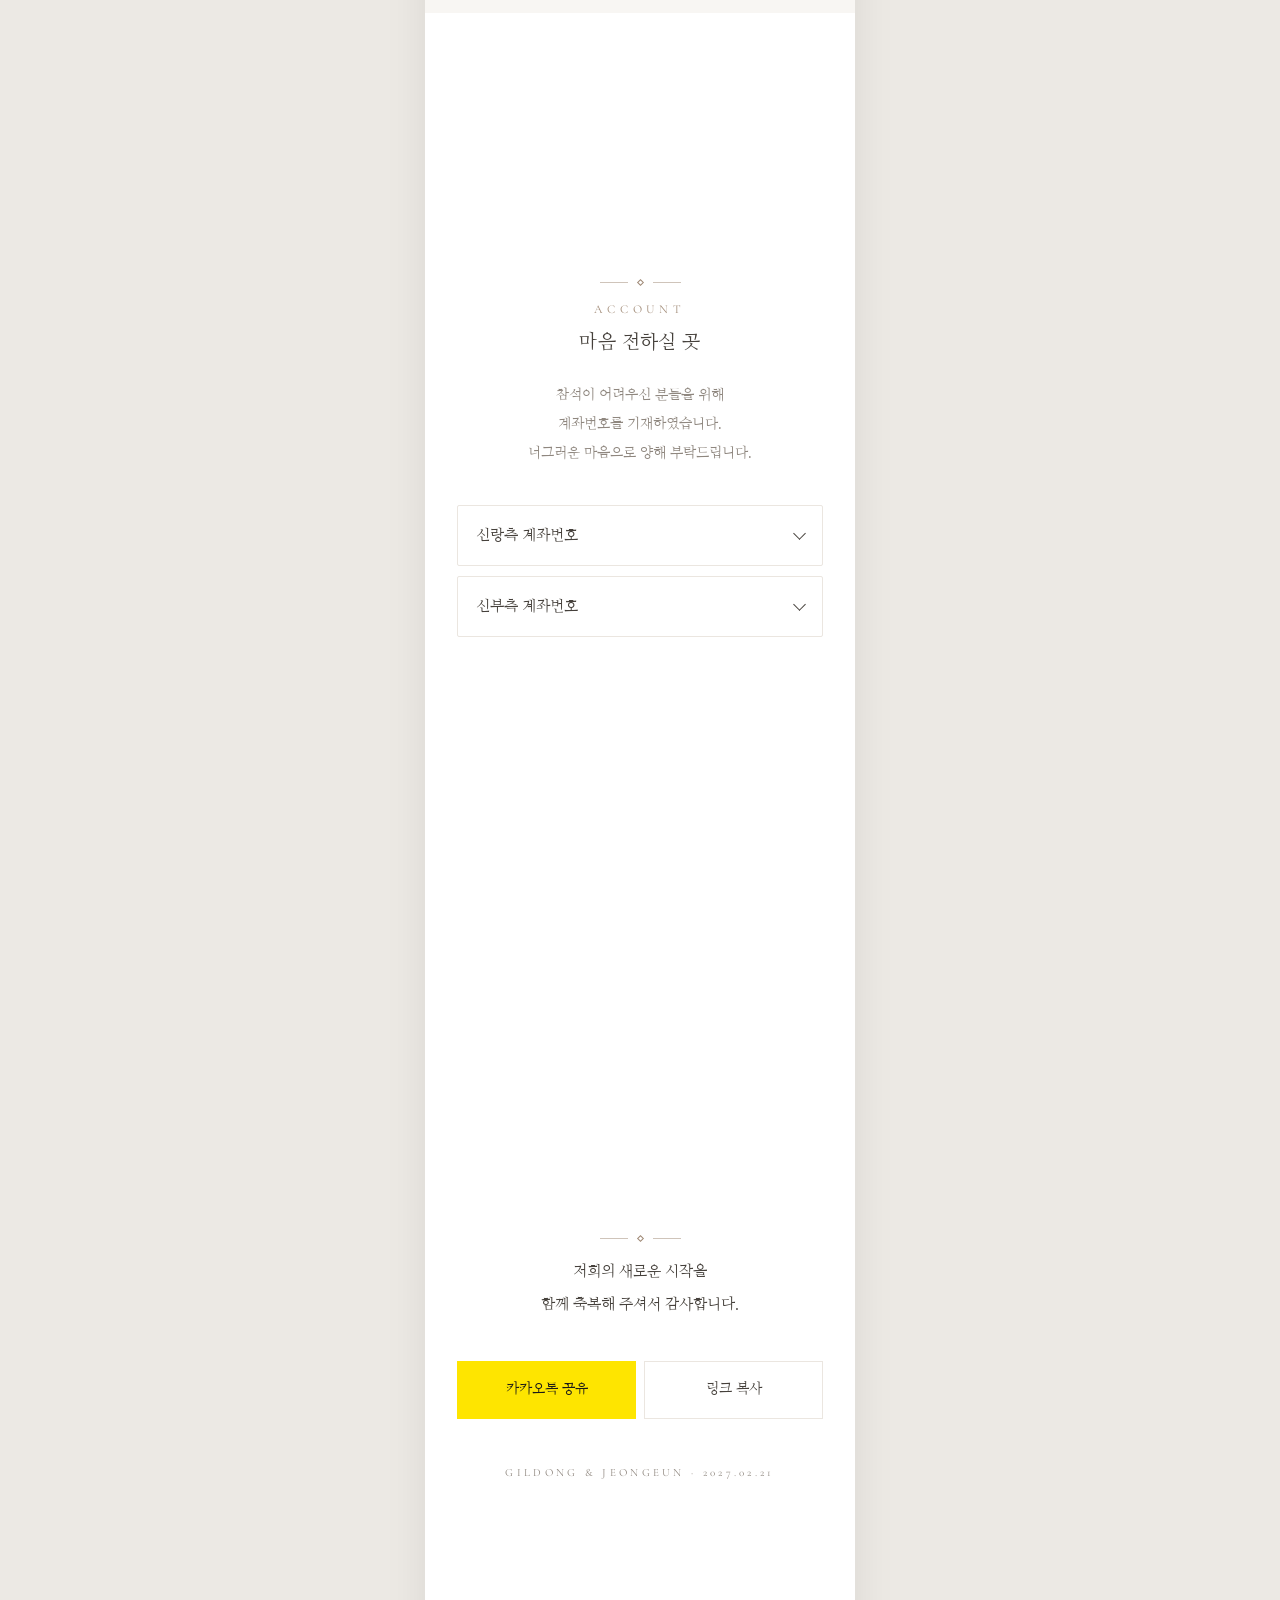
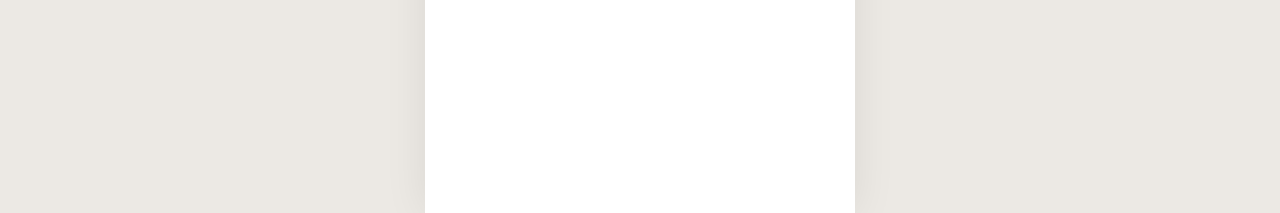
==== commit 4867df06: "섹션당 한 번만 멈추는 스크롤로 변경, Pages 워크플로를 build/deploy 2단계로 분리 - 각 섹션을 화면 한 장 높이로 맞추고 내용을 세로 가운데 정렬 - 화면보다 긴" ====
--- a/design1-classic.html
+++ b/design1-classic.html
@@ -53,7 +53,7 @@
 
   /* 사진 한 장 강조 */
   .interlude { padding: 0; position: relative; text-align: center; }
-  .interlude img { width: 100%; aspect-ratio: 1/1.1; object-fit: cover; }
+  .interlude img { width: 100%; flex: 1; min-height: 0; object-fit: cover; }
   .interlude p { position: absolute; left: 0; right: 0; bottom: 36px; color: #fff; font-family: var(--font-en); font-style: italic; font-size: 22px; letter-spacing: .05em; text-shadow: 0 1px 12px rgba(0,0,0,.35); }
 
   /* 일시 */
--- a/assets/common.css
+++ b/assets/common.css
@@ -59,3 +59,10 @@
 .pager button.on { height: 22px; background: var(--pager-on, var(--accent)); }
 .pager-label { position: fixed; right: max(28px, calc(50% - 215px + 28px)); transform: translate(6px, -50%); z-index: 55; font-size: 11px; letter-spacing: .08em; padding: 4px 10px; border-radius: 999px; background: var(--pager-label-bg, rgba(255,255,255,.92)); color: var(--text); box-shadow: 0 2px 10px -4px rgba(0,0,0,.25); opacity: 0; pointer-events: none; transition: opacity .3s, transform .3s; white-space: nowrap; }
 .pager-label.show { opacity: 1; transform: translate(0, -50%); }
+
+/* 섹션 = 화면 한 장. 내용은 세로 가운데 정렬 */
+.wrap > header, .wrap > section, .wrap > footer, .wrap > .interlude {
+  min-height: 100vh; min-height: 100svh;
+  display: flex; flex-direction: column; justify-content: center;
+}
+.dday-pill, .more-btn { align-self: center; }
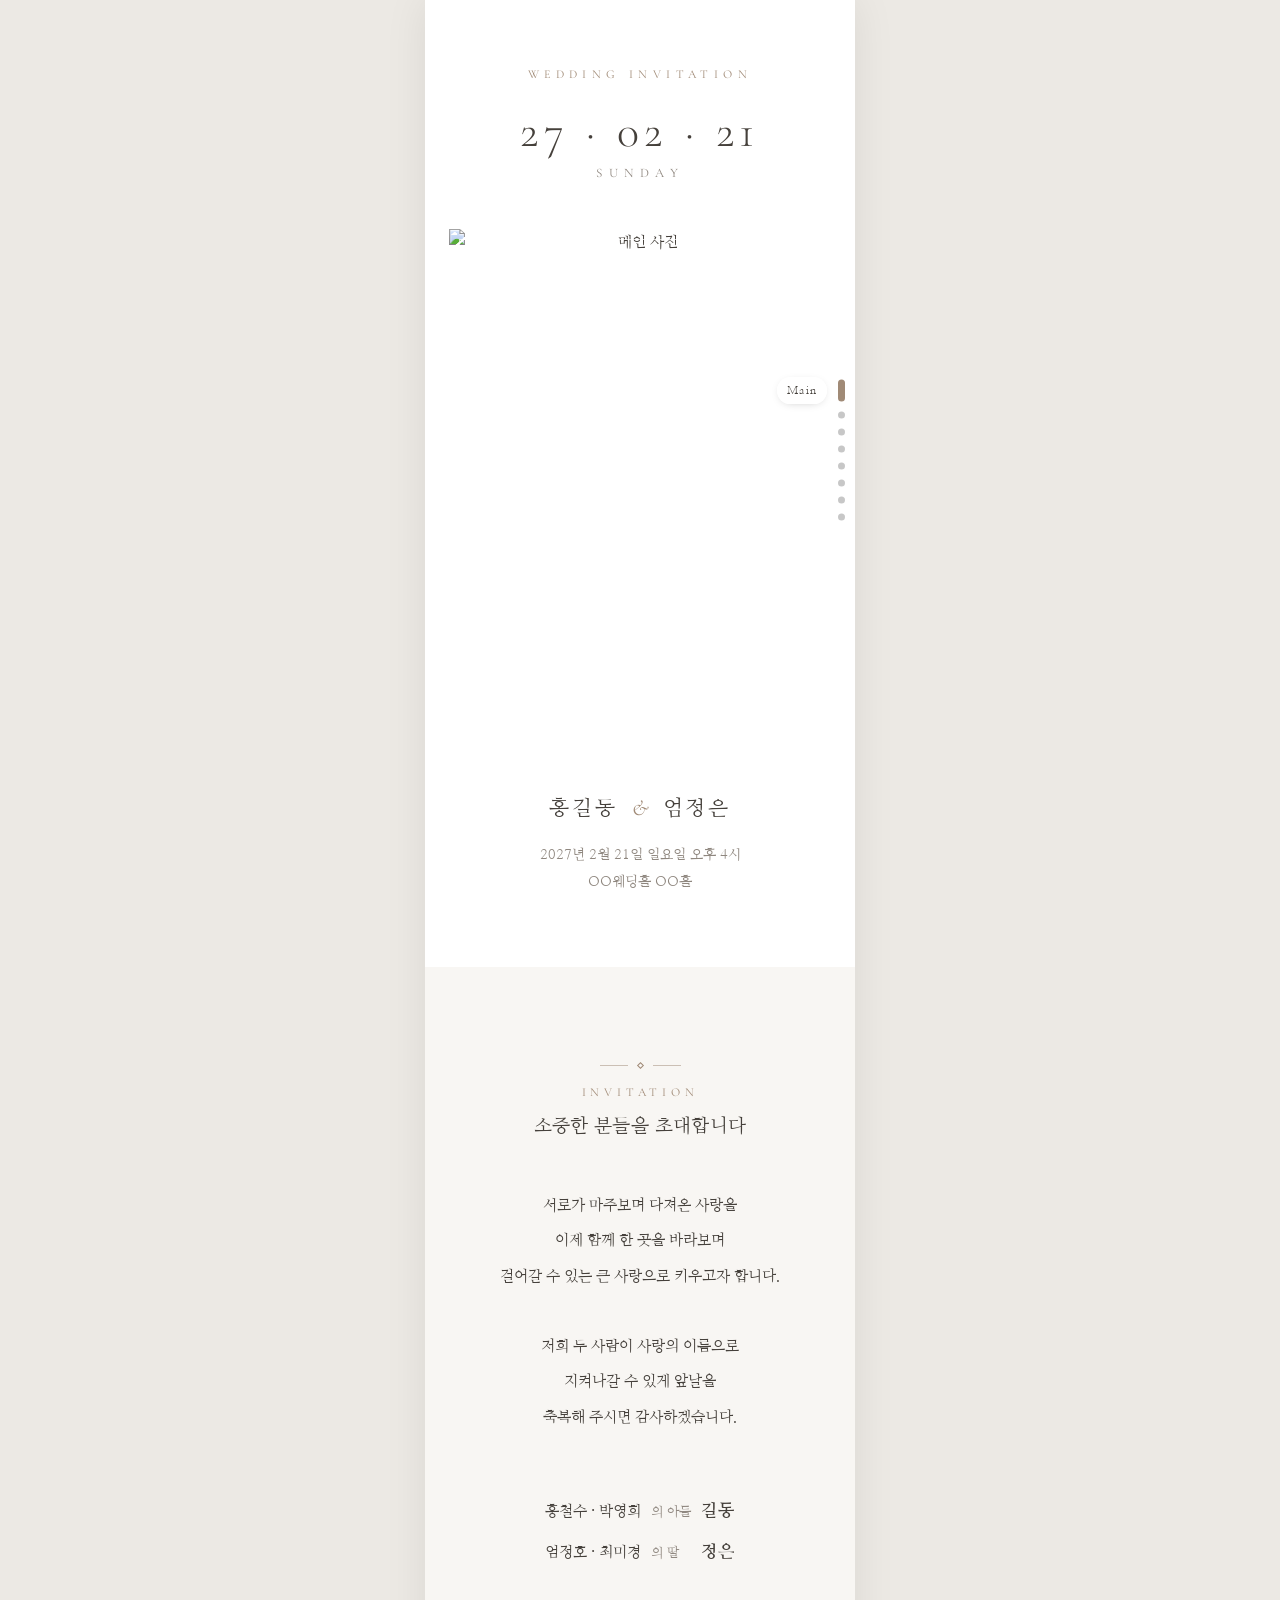
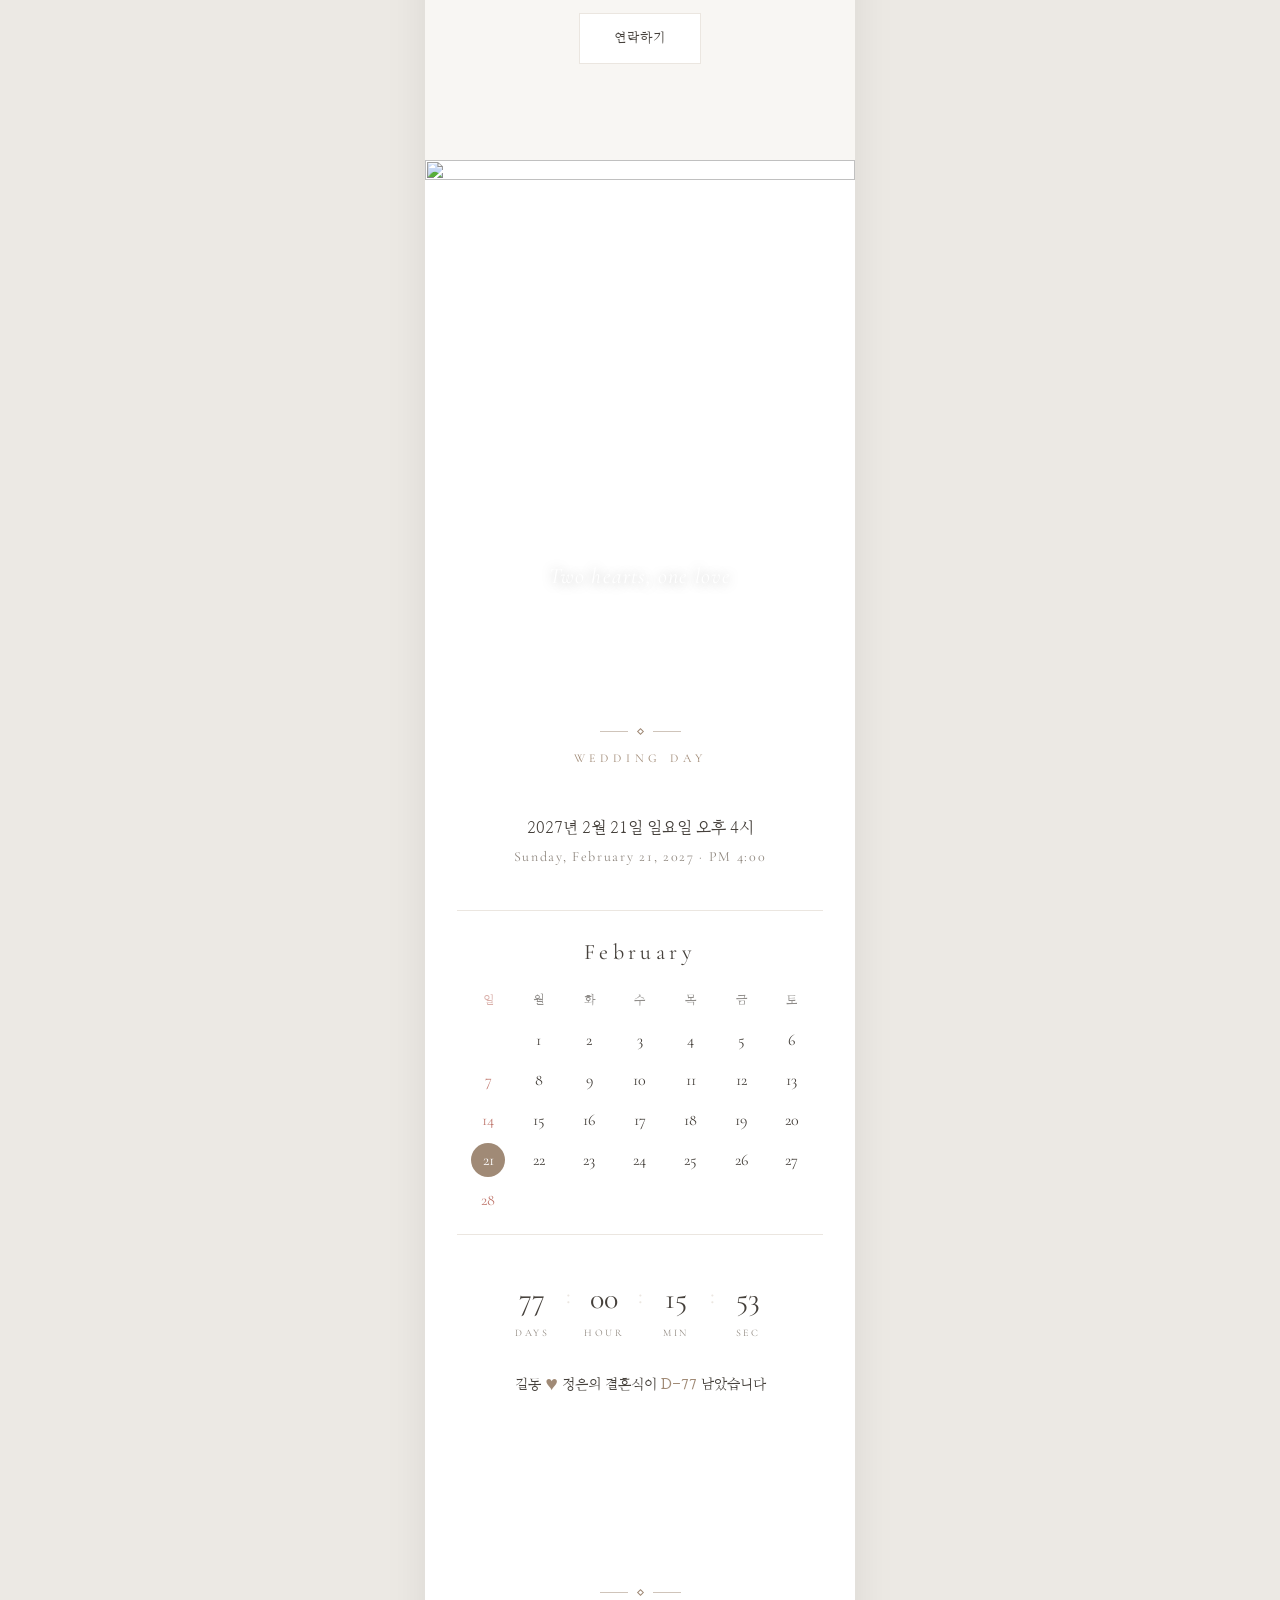
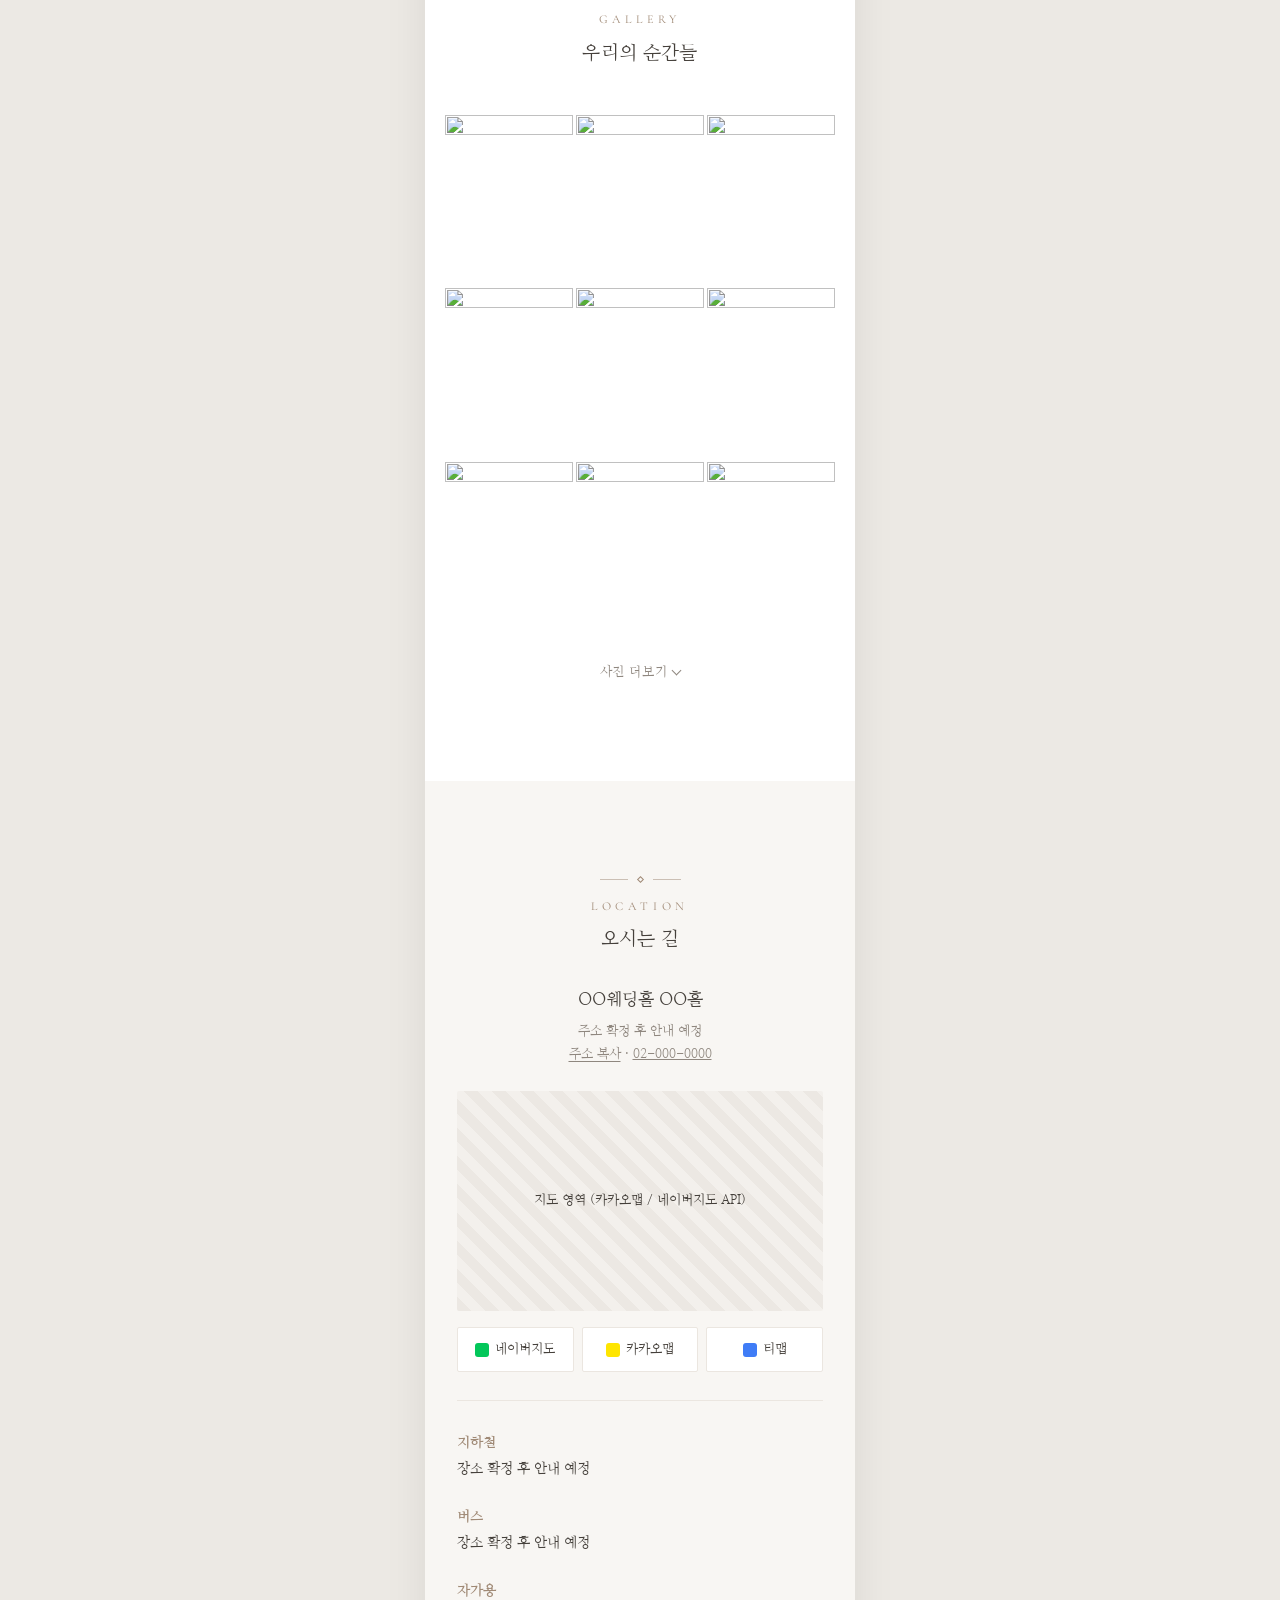
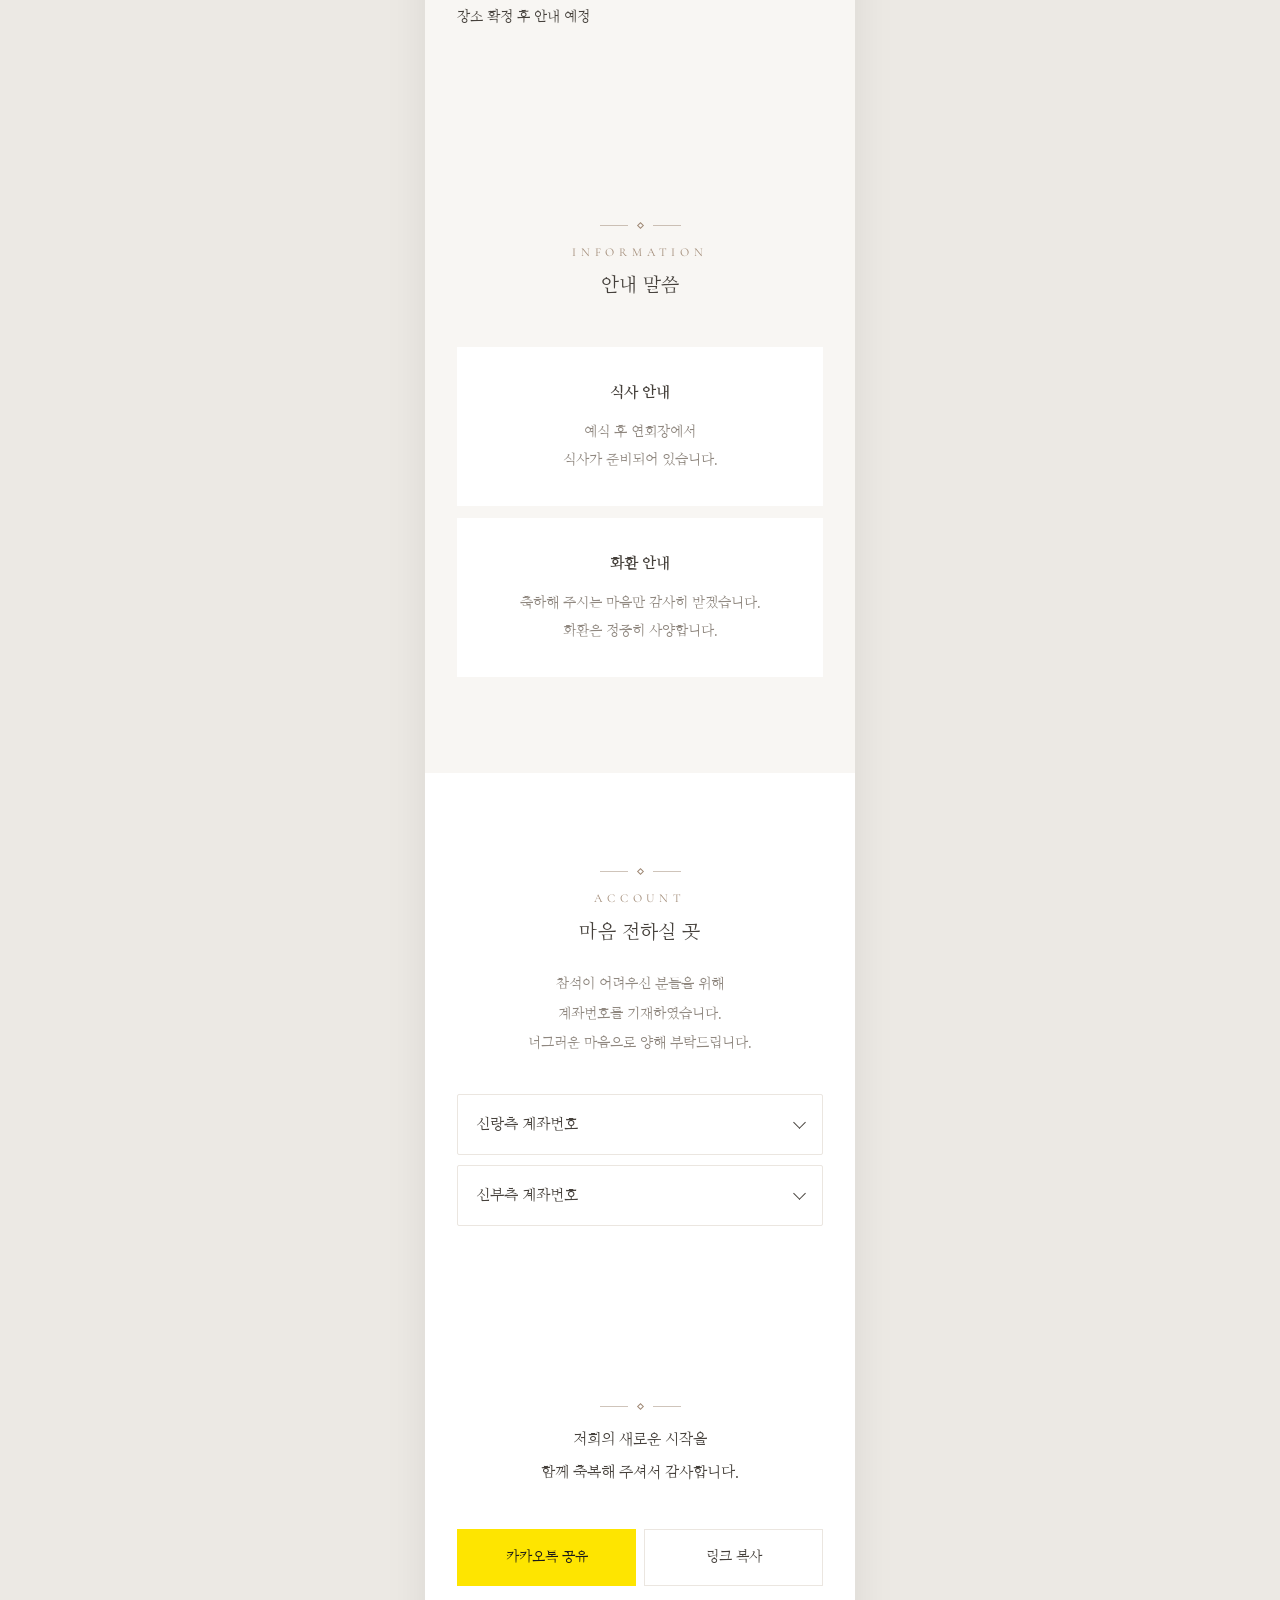
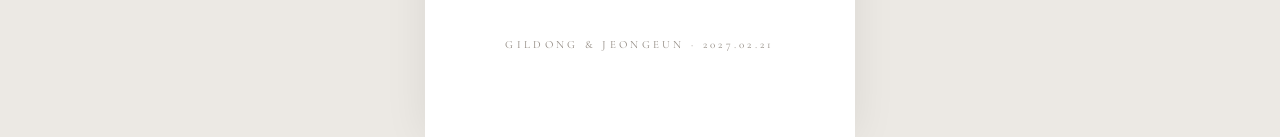
==== commit 56294665: "섹션 단위 스냅 스크롤을 일반 스크롤로 되돌림 (점 내비게이션은 유지) Co-Authored-By: Claude Opus 5.5 <noreply@anthropic.com>" ====
--- a/design1-classic.html
+++ b/design1-classic.html
@@ -53,7 +53,7 @@
 
   /* 사진 한 장 강조 */
   .interlude { padding: 0; position: relative; text-align: center; }
-  .interlude img { width: 100%; flex: 1; min-height: 0; object-fit: cover; }
+  .interlude img { width: 100%; aspect-ratio: 1/1.1; object-fit: cover; }
   .interlude p { position: absolute; left: 0; right: 0; bottom: 36px; color: #fff; font-family: var(--font-en); font-style: italic; font-size: 22px; letter-spacing: .05em; text-shadow: 0 1px 12px rgba(0,0,0,.35); }
 
   /* 일시 */
--- a/assets/common.css
+++ b/assets/common.css
@@ -60,9 +60,3 @@
 .pager-label { position: fixed; right: max(28px, calc(50% - 215px + 28px)); transform: translate(6px, -50%); z-index: 55; font-size: 11px; letter-spacing: .08em; padding: 4px 10px; border-radius: 999px; background: var(--pager-label-bg, rgba(255,255,255,.92)); color: var(--text); box-shadow: 0 2px 10px -4px rgba(0,0,0,.25); opacity: 0; pointer-events: none; transition: opacity .3s, transform .3s; white-space: nowrap; }
 .pager-label.show { opacity: 1; transform: translate(0, -50%); }
 
-/* 섹션 = 화면 한 장. 내용은 세로 가운데 정렬 */
-.wrap > header, .wrap > section, .wrap > footer, .wrap > .interlude {
-  min-height: 100vh; min-height: 100svh;
-  display: flex; flex-direction: column; justify-content: center;
-}
-.dday-pill, .more-btn { align-self: center; }
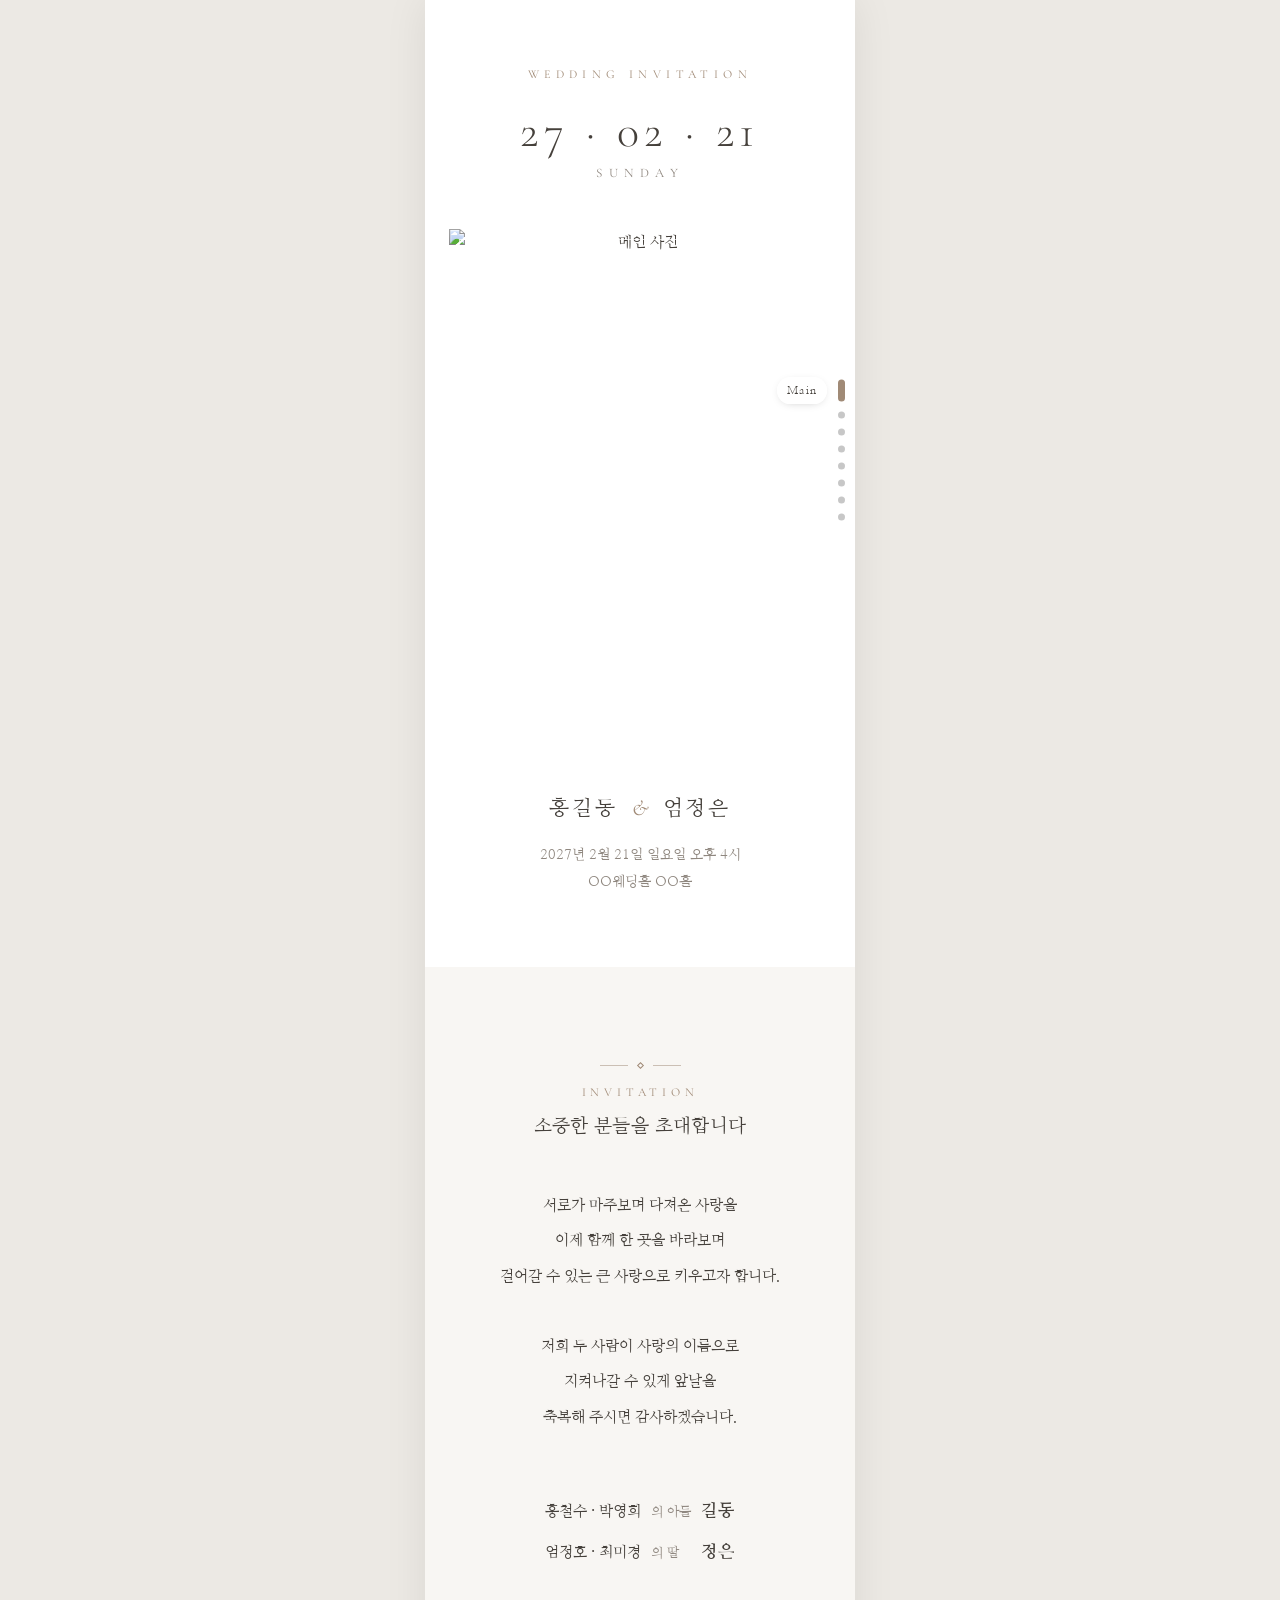
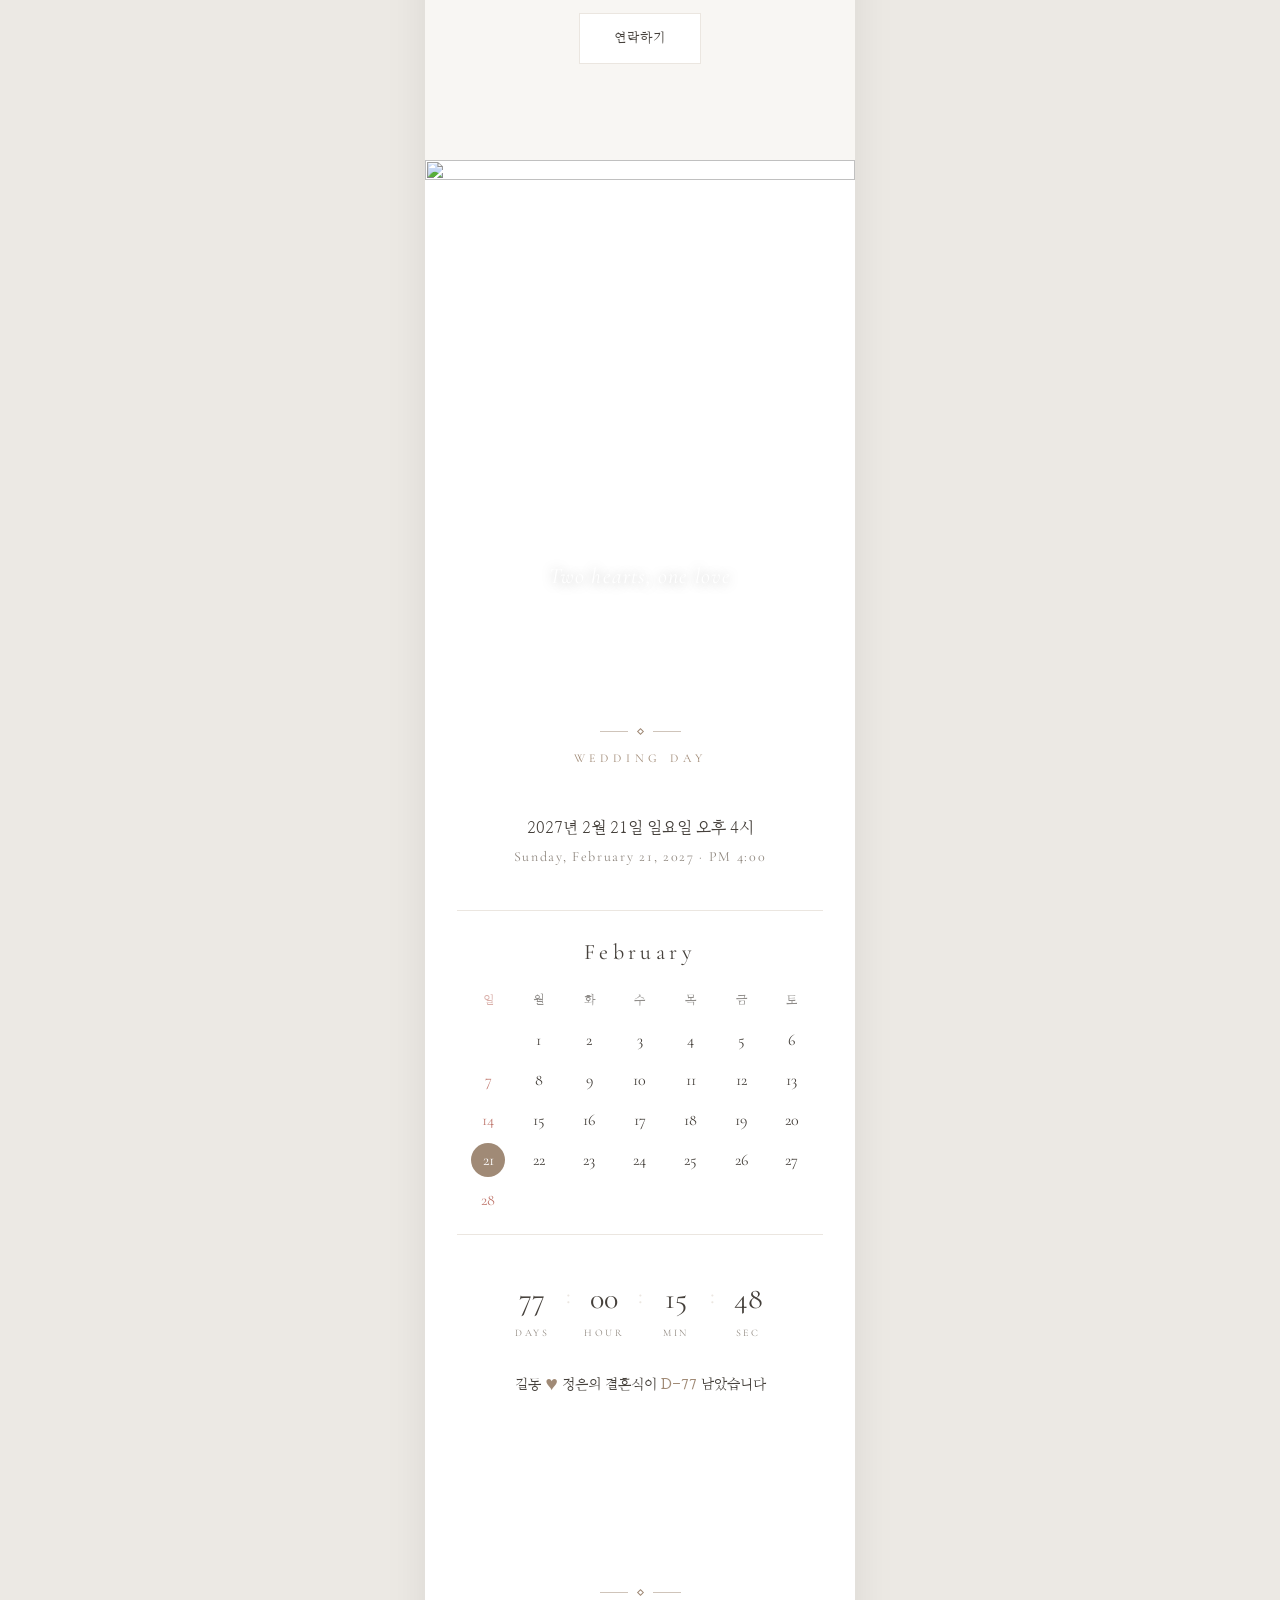
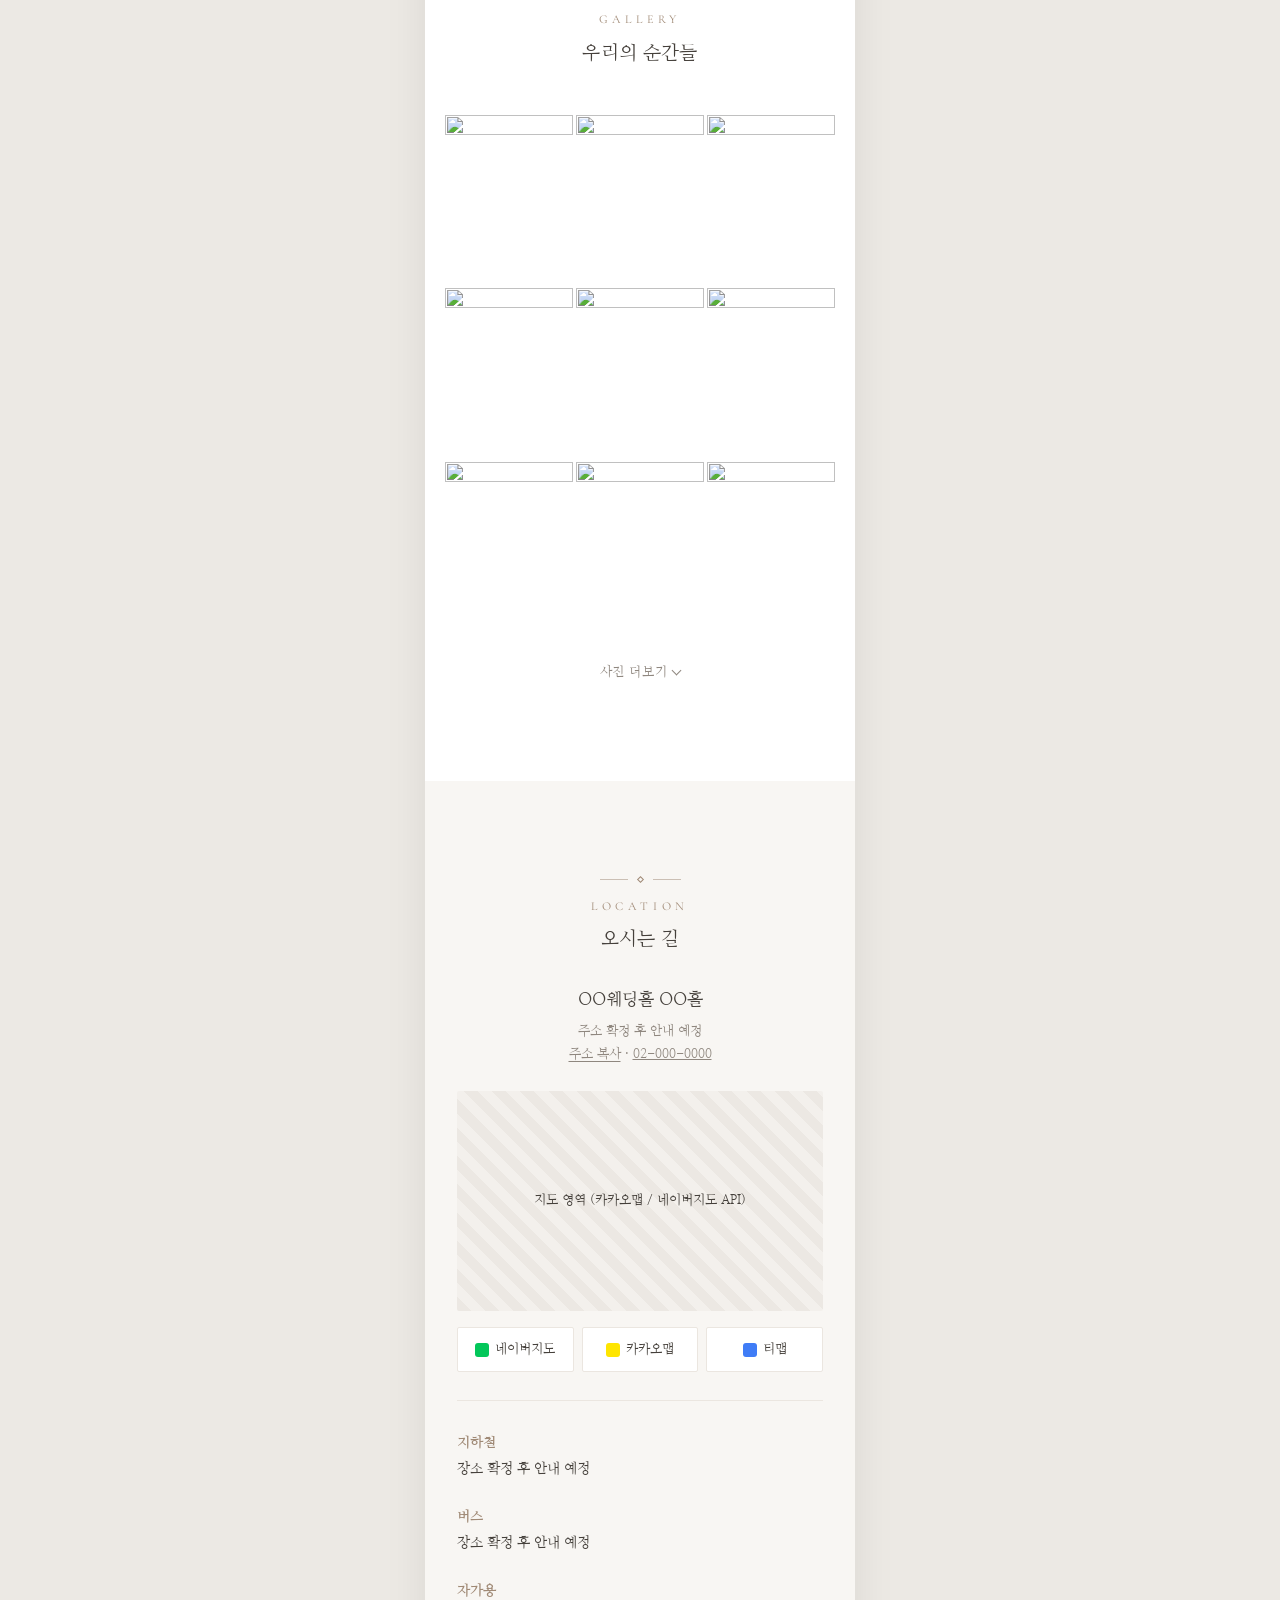
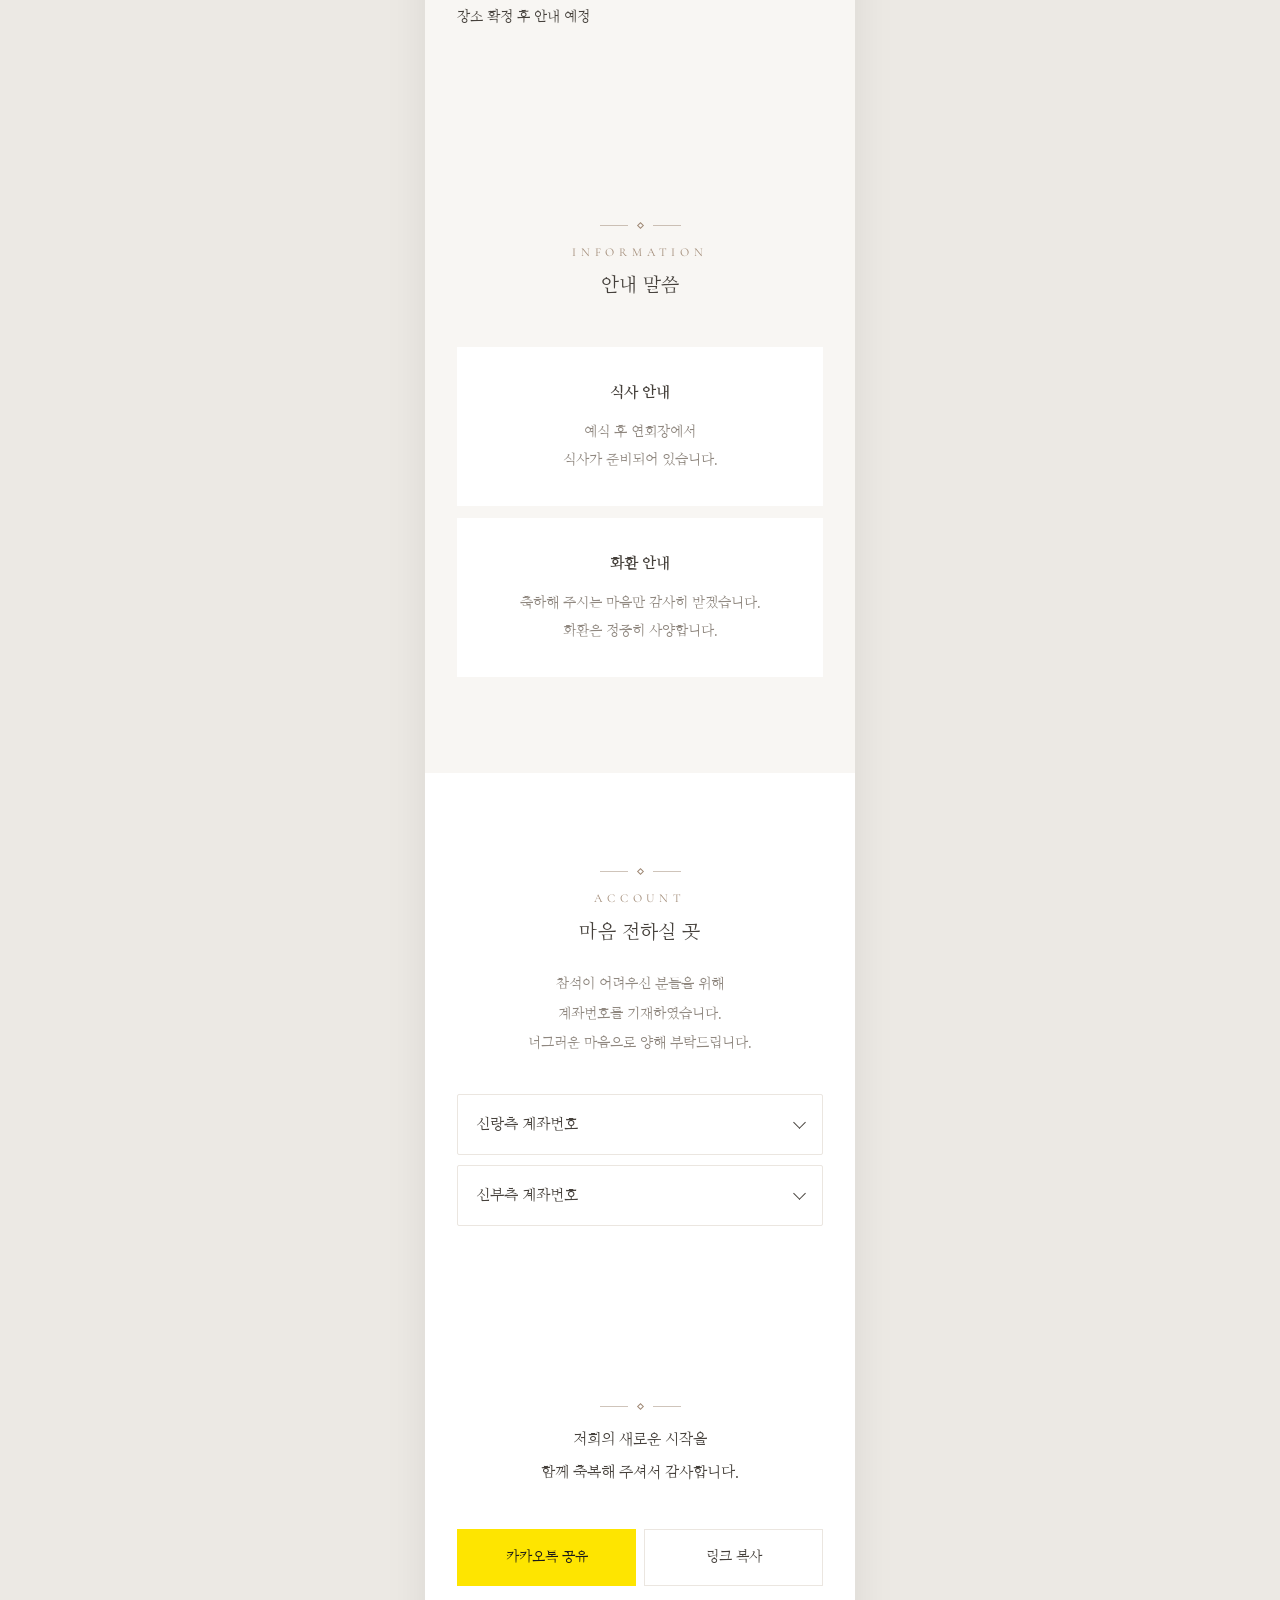
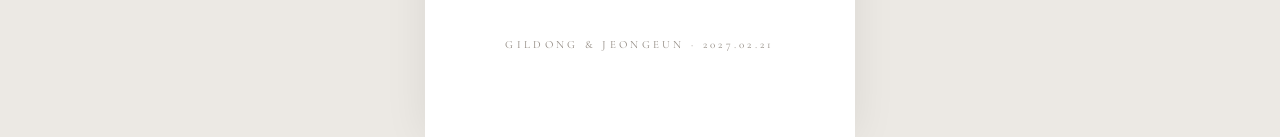
==== commit bc205b58: "공통 CSS/JS 에 버전 쿼리를 붙여 휴대폰 캐시로 예전 파일이 섞이지 않게 함 Co-Authored-By: Claude Opus 5.5 <noreply@anthropic.com" ====
--- a/design1-classic.html
+++ b/design1-classic.html
@@ -8,7 +8,7 @@
 <meta property="og:description" content="2027년 2월 21일 일요일 오후 4시, OO웨딩홀 OO홀">
 <link rel="preconnect" href="https://fonts.googleapis.com">
 <link href="https://fonts.googleapis.com/css2?family=Cormorant+Garamond:ital,wght@0,300;0,400;0,500;1,400&family=Nanum+Myeongjo:wght@400;700&display=swap" rel="stylesheet">
-<link rel="stylesheet" href="assets/common.css">
+<link rel="stylesheet" href="assets/common.css?v=202611251539">
 <style>
   :root {
     --bg: #ffffff; --text: #45403b; --muted: #8f877f; --accent: #a08a76; --line: #ebe6e0; --sub: #f8f6f3;
@@ -315,6 +315,6 @@
   function openModal(id) { document.getElementById(id).classList.add('open'); document.body.style.overflow = 'hidden'; }
   function closeModal(el) { el.classList.remove('open'); document.body.style.overflow = ''; }
 </script>
-<script src="assets/common.js"></script>
+<script src="assets/common.js?v=202611251539"></script>
 </body>
 </html>
--- a/assets/common.css
+++ b/assets/common.css
@@ -1,6 +1,6 @@
 /* 공통 베이스 — 각 시안에서 :root 변수로 색/폰트만 바꿈 */
 * { box-sizing: border-box; margin: 0; padding: 0; }
-html { -webkit-text-size-adjust: 100%; scrollbar-width: none; }
+html { -webkit-text-size-adjust: 100%; -webkit-tap-highlight-color: transparent; scrollbar-width: none; }
 html::-webkit-scrollbar, body::-webkit-scrollbar { display: none; }
 body { background: var(--outer, #e9e6e1); color: var(--text); font-family: var(--font-body); line-height: 1.8; word-break: keep-all; }
 img { display: block; max-width: 100%; }
@@ -36,7 +36,7 @@
 .toast.show { opacity: 1; transform: translate(-50%, 0); }
 
 /* 라이트박스 */
-.lightbox { position: fixed; inset: 0; background: rgba(0,0,0,.92); display: none; align-items: center; justify-content: center; z-index: 90; }
+.lightbox { touch-action: none; position: fixed; inset: 0; background: rgba(0,0,0,.92); display: none; align-items: center; justify-content: center; z-index: 90; }
 .lightbox.open { display: flex; }
 .lightbox img { max-width: 100%; max-height: 85vh; object-fit: contain; }
 .lightbox button { position: absolute; color: #fff; font-size: 36px; width: 48px; height: 48px; }
